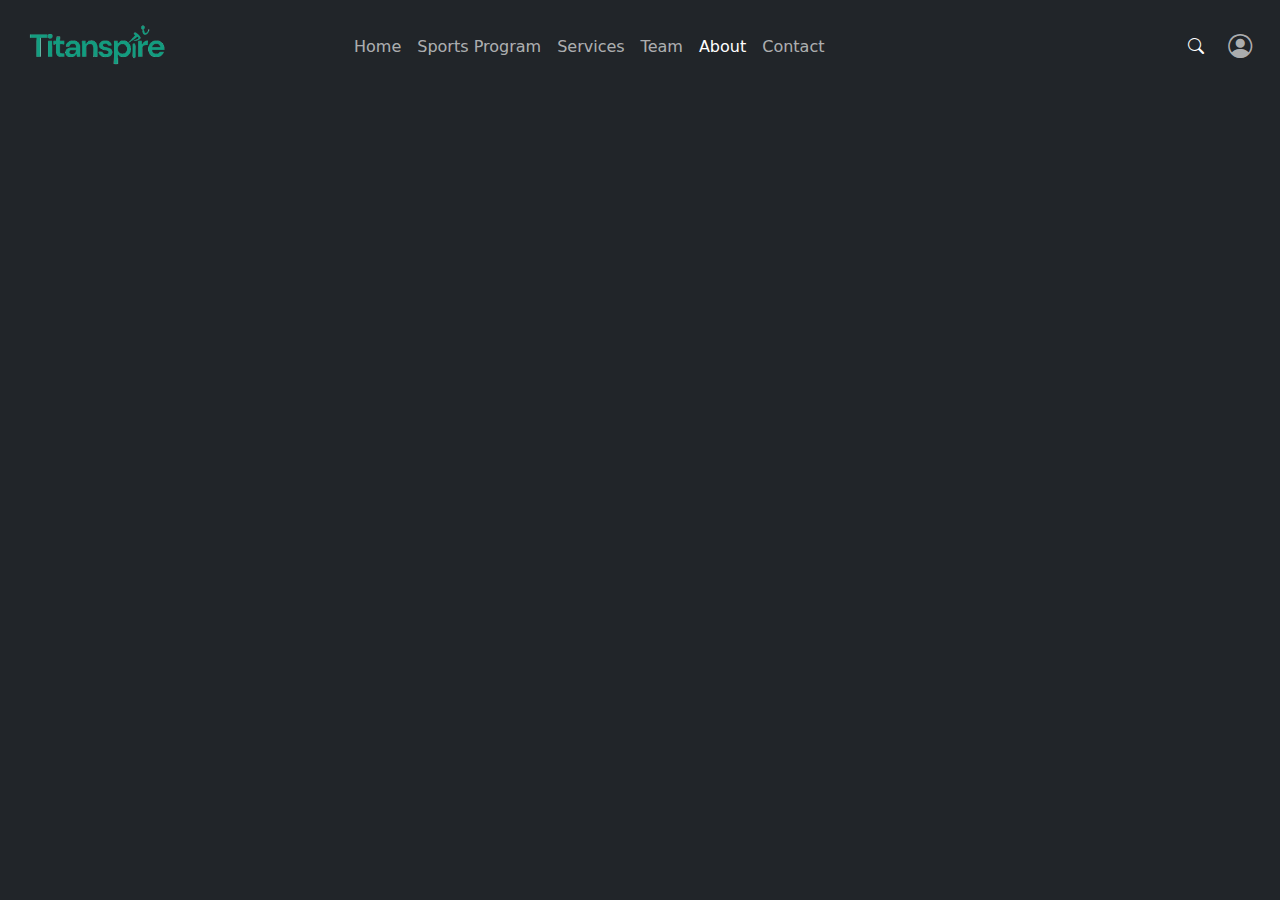
==== about.html @ b25898cc "first commit" ====
<!DOCTYPE html>
<html lang="en">
<head>
    <meta charset="UTF-8">
    <meta name="viewport" content="width=device-width, initial-scale=1.0">
    <title>About | Titanspire</title>
    <link rel="stylesheet" href="assets/css/bootstrap.min.css">
    <link rel="stylesheet" href="assets/css/bootstrap-icons.min.css">
    <link rel="stylesheet" href="assets/css/about.css">
</head>
<body data-bs-theme="dark">
    <header class="p-2">
        <nav class="navbar navbar-expand-lg">
            <div class="container-fluid align-items-center">
                <a class="navbar-brand w-25" href="index.html"><img src="assets/img/Logo/Adobe Express - file.png" alt="Logo" class="w-50"></a>
                <button class="navbar-toggler" type="button" data-bs-toggle="collapse" data-bs-target="#navbarNav">
                    <span class="navbar-toggler-icon"></span>
                </button>
                <div class="collapse navbar-collapse" id="navbarNav">
                    <ul class="navbar-nav me-auto">
                        <li class="nav-item">
                            <a class="nav-link" href="index.html">Home</a>
                        </li>
                        <li class="nav-item">
                            <a class="nav-link" href="programs.html">Sports Program</a>
                        </li>
                        <li class="nav-item">
                            <a class="nav-link" href="services.html">Services</a>
                        </li>
                        <li class="nav-item">
                            <a class="nav-link" href="team.html">Team</a>
                        </li>
                        <li class="nav-item">
                            <a class="nav-link active" href="about.html">About</a>
                        </li>
                        <li class="nav-item">
                            <a class="nav-link" href="contact.html">Contact</a>
                        </li>
                    </ul>
                    <a href="#offcanvas" class="d-none d-lg-flex text-white mx-3" data-bs-toggle="offcanvas">
                        <i class="bi bi-search"></i>
                    </a>
                    <div class="navbar-nav">
                        <li class="nav-item dropdown">
                            <a class="nav-link" href="#" id="navbarDropdown" data-bs-toggle="dropdown">
                                <i class="bi bi-person-circle fs-4"></i>
                            </a>
                            <ul class="dropdown-menu dropdown-menu-end">
                                <li><a class="dropdown-item" href="#loginModal" data-bs-toggle="modal">Login</a></li>
                                <li><a class="dropdown-item" href="#registerModal" data-bs-toggle="modal">Register</a>
                                </li>
                            </ul>
                        </li>
                    </div>
                </div>
            </div>
        </nav>
    </header>


    <!-- Register Modal -->
    <div class="modal fade" id="registerModal" data-bs-backdrop="static" data-bs-keyboard="false">
        <div class="modal-dialog">
            <div class="modal-content">
                <div class="modal-header">
                    <h4>Create Account</h4>
                    <button type="button" class="btn-close" data-bs-dismiss="modal"></button>
                </div>
                <div class="modal-body">
                    <form action="#" method="post">
                        <div class="row mb-3">
                            <div class="col-md-6">
                                <label for="firstName" class="form-label">First Name</label>
                                <input type="text" class="form-control" id="firstName" required>
                            </div>
                            <div class="col-md-6">
                                <label for="lastName" class="form-label">Last Name</label>
                                <input type="text" class="form-control" id="lastName" required>
                            </div>
                        </div>
                        <div class="mb-3">
                            <label for="email" class="form-label">Email address</label>
                            <input type="email" class="form-control" id="email" required>
                        </div>
                        <div class="mb-3">
                            <label for="phone" class="form-label">Phone Number</label>
                            <input type="tel" class="form-control" id="phone">
                        </div>
                        <div class="row mb-3">
                            <div class="col-md-6">
                                <label for="password" class="form-label">Password</label>
                                <input type="password" class="form-control" id="password" required>
                                <div class="form-text">Password must be at least 8 characters long and include a number
                                    and special character.</div>
                            </div>
                            <div class="col-md-6">
                                <label for="confirmPassword" class="form-label">Confirm Password</label>
                                <input type="password" class="form-control" id="confirmPassword" required>
                            </div>
                        </div>
                        <div class="mb-3">
                            <label for="dob" class="form-label">Date of Birth</label>
                            <input type="date" class="form-control" id="dob" required>
                            <div class="form-text">You must be at least 18 years old to register.</div>
                        </div>
                        <div class="mb-3">
                            <label class="form-label">Gender</label>
                            <div>
                                <div class="form-check form-check-inline">
                                    <input class="form-check-input" type="radio" name="gender" id="male" value="male">
                                    <label class="form-check-label" for="male">Male</label>
                                </div>
                                <div class="form-check form-check-inline">
                                    <input class="form-check-input" type="radio" name="gender" id="female"
                                        value="female">
                                    <label class="form-check-label" for="female">Female</label>
                                </div>
                                <div class="form-check form-check-inline">
                                    <input class="form-check-input" type="radio" name="gender" id="other" value="other">
                                    <label class="form-check-label" for="other">Other</label>
                                </div>
                                <div class="form-check form-check-inline">
                                    <input class="form-check-input" type="radio" name="gender" id="prefer-not-to-say"
                                        value="prefer-not-to-say">
                                    <label class="form-check-label" for="prefer-not-to-say">Prefer not to say</label>
                                </div>
                            </div>
                        </div>
                        <div class="mb-3">
                            <label class="form-label">Interests (Select all that apply)</label>
                            <div class="row">
                                <div class="col-md-4">
                                    <div class="form-check">
                                        <input class="form-check-input" type="checkbox" id="football">
                                        <label class="form-check-label" for="football">Football</label>
                                    </div>
                                    <div class="form-check">
                                        <input class="form-check-input" type="checkbox" id="basketball">
                                        <label class="form-check-label" for="basketball">Basketball</label>
                                    </div>
                                </div>
                                <div class="col-md-4">
                                    <div class="form-check">
                                        <input class="form-check-input" type="checkbox" id="cricket">
                                        <label class="form-check-label" for="cricket">Cricket</label>
                                    </div>
                                    <div class="form-check">
                                        <input class="form-check-input" type="checkbox" id="tennis">
                                        <label class="form-check-label" for="tennis">Tennis</label>
                                    </div>
                                </div>
                                <div class="col-md-4">
                                    <div class="form-check">
                                        <input class="form-check-input" type="checkbox" id="golf">
                                        <label class="form-check-label" for="golf">Golf</label>
                                    </div>
                                    <div class="form-check">
                                        <input class="form-check-input" type="checkbox" id="hockey">
                                        <label class="form-check-label" for="hockey">Hockey</label>
                                    </div>
                                </div>
                            </div>
                        </div>
                        <div class="mb-3 form-check">
                            <input type="checkbox" class="form-check-input" id="termsAgree" required>
                            <label class="form-check-label" for="termsAgree">I agree to the
                                <a href="#" class="text-decoration-none">Terms of Service</a> and
                                <a href="#" class="text-decoration-none">Privacy Policy</a>
                            </label>
                        </div>
                        <div class="mb-3 form-check">
                            <input type="checkbox" class="form-check-input" id="newsletter">
                            <label class="form-check-label" for="newsletter">Subscribe to newsletter</label>
                        </div>
                        <div class="d-grid">
                            <button type="submit" class="btn btn-primary">Create Account</button>
                        </div>
                    </form>
                    <hr>
                    <div class="text-center">
                        <p>Or register with:</p>
                        <button class="btn btn-outline-primary me-2"><i class="bi bi-google"></i> Google</button>
                        <button class="btn btn-outline-primary"><i class="bi bi-facebook"></i> Facebook</button>
                    </div>
                    <div class="text-center mt-3">
                        <p>Already have an account? <a href="#loginModal" data-bs-toggle="modal"
                                class="text-decoration-none">Login here</a></p>
                    </div>
                </div>
            </div>
        </div>
    </div>
    <!-- Search Bar Offcanvas -->
    <div class="offcanvas offcanvas-top bg-transparent" id="offcanvas">
        <div class="offcanvas-body d-flex align-items-center w-100 h-100">
            <div class="container">
                <div class="row justify-content-center align-items-center">
                    <div class="col-7">
                        <input type="text" placeholder="Search" class="bg-white text-black form-control search-box">
                    </div>
                    <div class="col-1" data-bs-theme="dark">
                        <button type="button" class="btn-close" data-bs-dismiss="offcanvas" aria-label="Close"></button>
                    </div>
                </div>
            </div>
        </div>
    </div>
    <!-- Login Modal -->
    <div class="modal fade" id="loginModal" data-bs-backdrop="static" data-bs-keyboard="false">
        <div class="modal-dialog">
            <div class="modal-content">
                <div class="modal-header">
                    <h4>Login</h4>
                    <button type="button" class="btn-close" data-bs-dismiss="modal"></button>
                </div>
                <div class="modal-body">
                    <form action="#" method="post">
                        <div class="mb-3">
                            <label for="name" class="form-label">Enter your name or email: *</label>
                            <input type="text" id="name" class="form-control" placeholder="Enter your name or email"
                                required>
                        </div>
                        <div class="mb-3">
                            <label for="pwd" class="form-label">Enter your password: *</label>
                            <input type="password" id="pwd" class="form-control" placeholder="Enter your password"
                                required>
                        </div>
                        <button type="submit" class="btn btn-primary">Login</button>
                    </form>
                    <hr>
                    <div class="text-center">
                        <p>Or login with:</p>
                        <button class="btn btn-outline-primary me-2"><i class="bi bi-google"></i> Google</button>
                        <button class="btn btn-outline-primary"><i class="bi bi-facebook"></i> Facebook</button>
                    </div>
                    <div class="text-center mt-3">
                        <p>Don't have an account? <a href="#registerModal" data-bs-toggle="modal"
                                class="text-decoration-none">Create Account</a></p>
                    </div>
                </div>
            </div>
        </div>
    </div>

    <script src="assets/js/bootstrap.bundle.min.js"></script>
</body>
</html>
---- assets/css/about.css ----
.search-box::placeholder{
    color: #000000;
}
.offcanvas.offcanvas-top{
    border-bottom: 0;
}
@media (max-width: 768px){
    .navbar-brand{
        width: 45% !important;
    }    
}
@media (max-width: 426px){
    .navbar-brand{
        width: 65% !important;
    }    
}
@media (max-width: 375px){
    .navbar-brand{
        width: 73% !important;
    }    
}
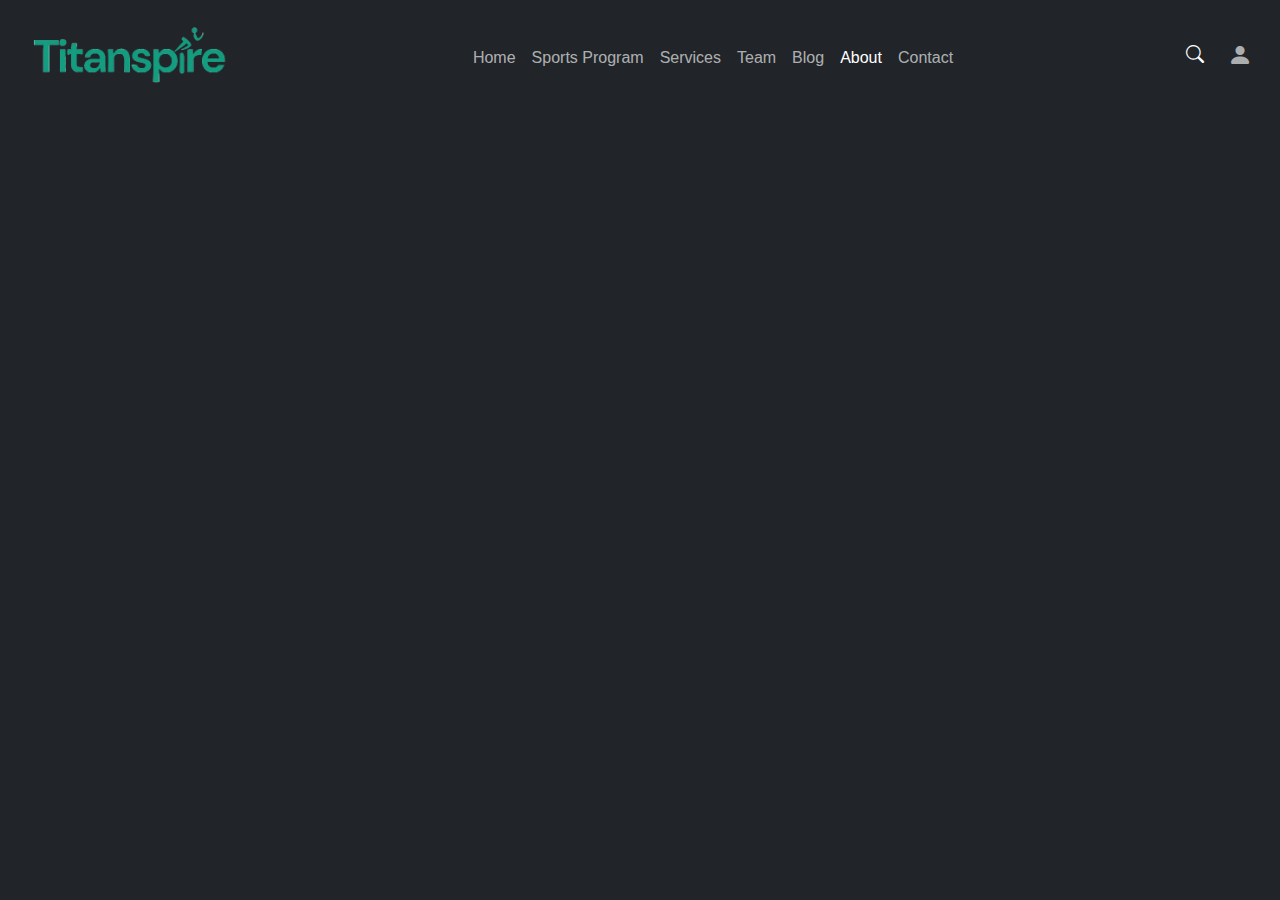
==== commit 363a3a9e: "v1.0.2" ====
--- a/about.html
+++ b/about.html
@@ -6,18 +6,21 @@
     <title>About | Titanspire</title>
     <link rel="stylesheet" href="assets/css/bootstrap.min.css">
     <link rel="stylesheet" href="assets/css/bootstrap-icons.min.css">
+    <link rel="stylesheet" href="assets/css/style.css">
     <link rel="stylesheet" href="assets/css/about.css">
 </head>
 <body data-bs-theme="dark">
-    <header class="p-2">
+    
+    <header class="position-absolute w-100 z-3 p-2">
         <nav class="navbar navbar-expand-lg">
-            <div class="container-fluid align-items-center">
-                <a class="navbar-brand w-25" href="index.html"><img src="assets/img/Logo/Adobe Express - file.png" alt="Logo" class="w-50"></a>
+            <div class="container-fluid align-items-center justify-content-center">
+                <a class="navbar-brand" href="index.html"><img src="assets/img/Logo/Adobe Express - file.png"
+                        alt="Logo"></a>
                 <button class="navbar-toggler" type="button" data-bs-toggle="collapse" data-bs-target="#navbarNav">
                     <span class="navbar-toggler-icon"></span>
                 </button>
                 <div class="collapse navbar-collapse" id="navbarNav">
-                    <ul class="navbar-nav me-auto">
+                    <ul class="navbar-nav mx-auto">
                         <li class="nav-item">
                             <a class="nav-link" href="index.html">Home</a>
                         </li>
@@ -31,32 +34,43 @@
                             <a class="nav-link" href="team.html">Team</a>
                         </li>
                         <li class="nav-item">
+                            <a class="nav-link" href="blog.html">Blog</a>
+                        </li>
+                        <li class="nav-item">
                             <a class="nav-link active" href="about.html">About</a>
                         </li>
                         <li class="nav-item">
                             <a class="nav-link" href="contact.html">Contact</a>
                         </li>
                     </ul>
-                    <a href="#offcanvas" class="d-none d-lg-flex text-white mx-3" data-bs-toggle="offcanvas">
-                        <i class="bi bi-search"></i>
-                    </a>
-                    <div class="navbar-nav">
-                        <li class="nav-item dropdown">
-                            <a class="nav-link" href="#" id="navbarDropdown" data-bs-toggle="dropdown">
-                                <i class="bi bi-person-circle fs-4"></i>
+                </div>
+                <div>
+                    <ul class="nav">
+                        <li class="nav-item">
+                            <a href="#offcanvas" class="nav-link d-none d-lg-flex text-white search"
+                                data-bs-toggle="offcanvas">
+                                <i class="bi bi-search"></i>
                             </a>
-                            <ul class="dropdown-menu dropdown-menu-end">
-                                <li><a class="dropdown-item" href="#loginModal" data-bs-toggle="modal">Login</a></li>
-                                <li><a class="dropdown-item" href="#registerModal" data-bs-toggle="modal">Register</a>
-                                </li>
-                            </ul>
-                        </li>
-                    </div>
+                        </li>
+                        <div class="navbar-nav">
+                            <li class="nav-item dropdown">
+                                <a class="nav-link user" href="#" id="navbarDropdown" data-bs-toggle="dropdown">
+                                    <i class="bi bi-person-fill"></i>
+                                </a>
+                                <ul class="dropdown-menu dropdown-menu-end">
+                                    <li><a class="dropdown-item" href="#loginModal" data-bs-toggle="modal">Login</a>
+                                    </li>
+                                    <li><a class="dropdown-item" href="#registerModal"
+                                            data-bs-toggle="modal">Register</a>
+                                    </li>
+                                </ul>
+                            </li>
+                        </div>
+                    </ul>
                 </div>
             </div>
         </nav>
     </header>
-
 
     <!-- Register Modal -->
     <div class="modal fade" id="registerModal" data-bs-backdrop="static" data-bs-keyboard="false">
--- a/assets/css/style.css
+++ b/assets/css/style.css
@@ -0,0 +1,67 @@
+h1, h2, h3, h4, h5, h6{
+    font-family: 'Sunflare';
+}
+h1{
+    letter-spacing: 8px;
+}
+h2, h3, h4, h5, h6{
+    letter-spacing: 3px;
+}
+body{
+    font-family: "Proza Libre", sans-serif;
+}
+.navbar-brand img{
+    width: 220px;
+}
+.search{
+    font-size: 18px;
+}
+.user{
+    margin-top: -4px;
+    font-size: 24px;
+}
+.video {
+    width: 100%;
+    overflow: hidden;
+    position: relative;
+}
+.video video {
+    width: 100%;
+    height: auto;
+    object-fit: cover;
+}
+.video h1{
+    font-weight: 500;
+}
+.search-box::placeholder{
+    color: #000000;
+}
+.offcanvas.offcanvas-top{
+    border-bottom: 0;
+}
+.carousel-caption{
+    top: 35%;
+    width: 25%;
+}
+.banner{
+    background-color: rgba(0, 255, 255, 0.01);
+    height: max-content;
+    left: 24%;
+    width: 54%;
+    backdrop-filter: blur(10px);
+}
+@media (max-width: 768px){
+    .navbar-brand{
+        width: 45% !important;
+    }    
+}
+@media (max-width: 426px){
+    .navbar-brand{
+        width: 65% !important;
+    }    
+}
+@media (max-width: 375px){
+    .navbar-brand{
+        width: 73% !important;
+    }    
+}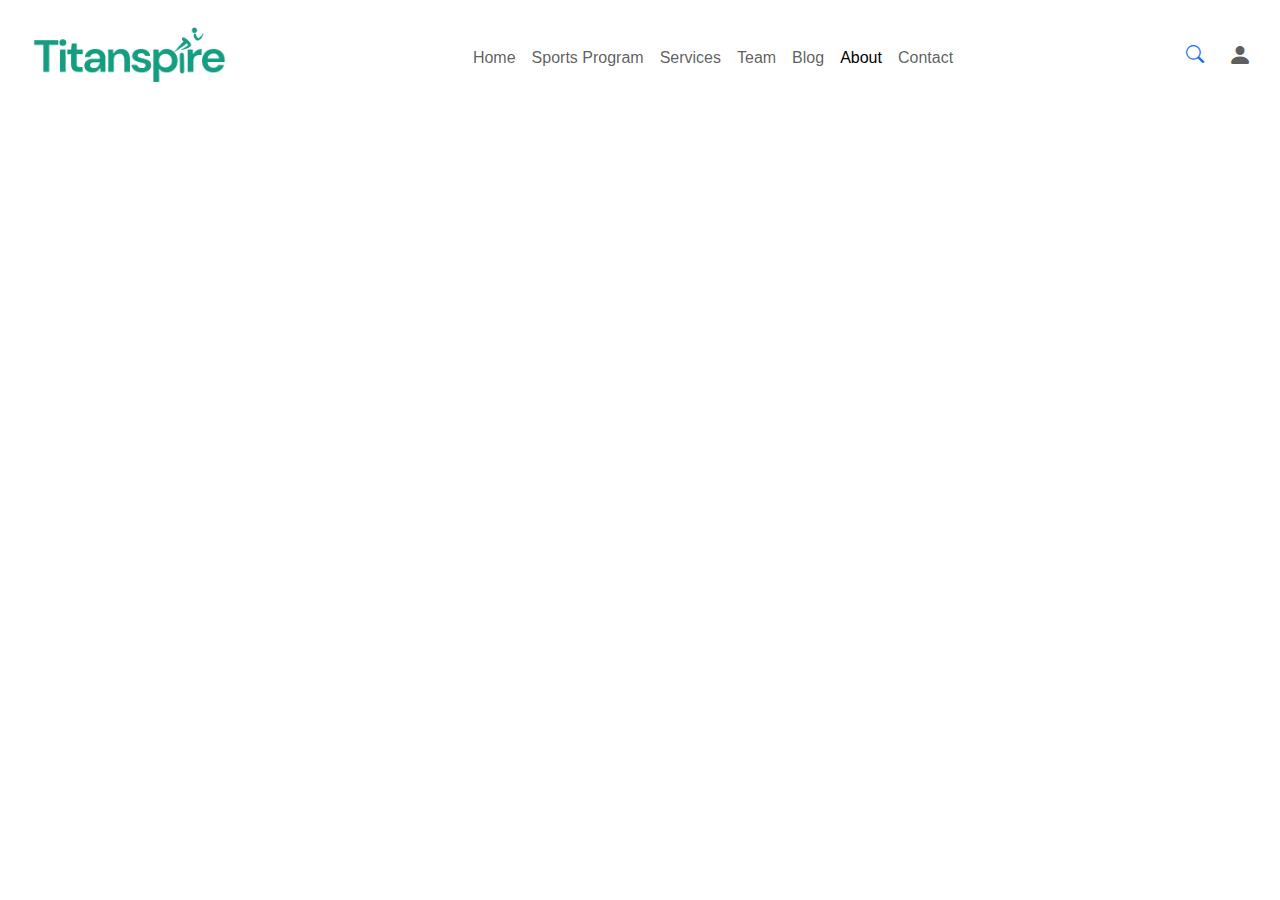
==== commit 186d755c: "v1.0.6" ====
--- a/about.html
+++ b/about.html
@@ -3,13 +3,14 @@
 <head>
     <meta charset="UTF-8">
     <meta name="viewport" content="width=device-width, initial-scale=1.0">
+    <link rel="shortcut icon" href="assets/img/Logo/favicon.png" type="image/x-icon">
     <title>About | Titanspire</title>
     <link rel="stylesheet" href="assets/css/bootstrap.min.css">
     <link rel="stylesheet" href="assets/css/bootstrap-icons.min.css">
     <link rel="stylesheet" href="assets/css/style.css">
     <link rel="stylesheet" href="assets/css/about.css">
 </head>
-<body data-bs-theme="dark">
+<body>
     
     <header class="position-absolute w-100 z-3 p-2">
         <nav class="navbar navbar-expand-lg">
@@ -47,7 +48,7 @@
                 <div>
                     <ul class="nav">
                         <li class="nav-item">
-                            <a href="#offcanvas" class="nav-link d-none d-lg-flex text-white search"
+                            <a href="#offcanvas" class="nav-link d-none d-lg-flex search"
                                 data-bs-toggle="offcanvas">
                                 <i class="bi bi-search"></i>
                             </a>
@@ -212,7 +213,7 @@
                     <div class="col-7">
                         <input type="text" placeholder="Search" class="bg-white text-black form-control search-box">
                     </div>
-                    <div class="col-1" data-bs-theme="dark">
+                    <div class="col-1">
                         <button type="button" class="btn-close" data-bs-dismiss="offcanvas" aria-label="Close"></button>
                     </div>
                 </div>
@@ -221,7 +222,7 @@
     </div>
     <!-- Login Modal -->
     <div class="modal fade" id="loginModal" data-bs-backdrop="static" data-bs-keyboard="false">
-        <div class="modal-dialog">
+        <div class="modal-dialog modal-dialog-centered">
             <div class="modal-content">
                 <div class="modal-header">
                     <h4>Login</h4>
--- a/assets/css/style.css
+++ b/assets/css/style.css
@@ -1,22 +1,74 @@
-h1, h2, h3, h4, h5, h6{
+:root {
+    --primary-color: #f9f7f5;
+    --primary-color-rgb: 249, 247, 245;
+    --secondary-color: #c2fc85;
+    --secondary-color-rgb: 194, 252, 133;
+    --bg-color: #1c4040;
+    --bg-color-rgb: 28, 64, 64;
+    --text-color: #000000b0;
+    --text-color-rgba: 0, 0, 0, 0.69;
+}
+.primary-color{
+    color: var(--primary-color);
+}
+.secondary-color{
+    color: var(--secondary-color);
+}
+.bg-color{
+    background-color: var(--bg-color);
+}
+.text-color{
+    color: var(--text-color);
+}
+.btn-primary{
+    color: white;
+    background-color: transparent;
+    border: 1px solid white;
+}
+.btn-primary:hover{
+    color: var(--text-color) !important;
+    background-color: var(--secondary-color) !important;
+    border: 1px solid var(--secondary-color) !important;
+}
+.btn-secondary{
+    color: var(--text-color);
+    background-color: var(--secondary-color);
+    border: 1px solid var(--text-color);
+}
+.btn-secondary:hover{
+    color: var(--secondary-color);
+    background-color: var(--bg-color);
+    border: 1px solid var(--secondary-color);
+}
+h1, h2, h3, h4, h5, h6 {
     font-family: 'Sunflare';
 }
-h1{
+h1 {
     letter-spacing: 8px;
 }
-h2, h3, h4, h5, h6{
+h2, h3, h4, h5, h6 {
     letter-spacing: 3px;
 }
-body{
+.classes img {
+    width: 100%;
+}
+.w-30 {
+    width: 30%;
+}
+.py-120 {
+    padding-top: 120px;
+    padding-bottom: 120px;
+}
+body {
     font-family: "Proza Libre", sans-serif;
 }
-.navbar-brand img{
+.navbar-brand img, .logo {
     width: 220px;
 }
-.search{
+.search {
     font-size: 18px;
 }
-.user{
+.user {
     margin-top: -4px;
     font-size: 24px;
 }
@@ -30,38 +82,104 @@
     height: auto;
     object-fit: cover;
 }
-.video h1{
+.video h1 {
     font-weight: 500;
 }
-.search-box::placeholder{
+.search-box::placeholder {
     color: #000000;
 }
-.offcanvas.offcanvas-top{
+.offcanvas.offcanvas-top {
     border-bottom: 0;
 }
-.carousel-caption{
+.carousel-caption {
     top: 35%;
     width: 25%;
 }
-.banner{
+.banner {
     background-color: rgba(0, 255, 255, 0.01);
     height: max-content;
     left: 24%;
     width: 54%;
     backdrop-filter: blur(10px);
 }
-@media (max-width: 768px){
-    .navbar-brand{
+.modal-dialog {
+    max-width: 610px;
+}
+.modal-content {
+    padding: 25px;
+}
+@keyframes appear-top {
+    from {
+        opacity: 0;
+        transform: translateY(-100px);
+    }
+    to {
+        opacity: 1;
+        transform: translateY(0);
+    }
+}
+.appear-top {
+    animation: appear-top linear;
+    animation-timeline: view();
+    animation-range: entry 0 cover 40%;
+}
+@keyframes appear-bottom {
+    from {
+        opacity: 0;
+        transform: translateY(100px);
+    }
+    to {
+        opacity: 1;
+        transform: translateY(0);
+    }
+}
+.appear-bottom {
+    animation: appear-bottom linear;
+    animation-timeline: view();
+    animation-range: entry 0 cover 40%;
+}
+@keyframes appear-right {
+    from {
+        opacity: 0;
+        transform: translateX(100px);
+    }
+    to {
+        opacity: 1;
+        transform: translateX(0);
+    }
+}
+.appear-right {
+    animation: appear-right linear;
+    animation-timeline: view();
+    animation-range: entry 0 cover 40%;
+}
+@keyframes appear-left {
+    from {
+        opacity: 0;
+        transform: translateX(-100px);
+    }
+    to {
+        opacity: 1;
+        transform: translateX(0);
+    }
+}
+.appear-left {
+    animation: appear-left linear;
+    animation-timeline: view();
+    animation-range: entry 0 cover 40%;
+}
+@media (max-width: 768px) {
+    .navbar-brand {
         width: 45% !important;
-    }    
+    }
 }
-@media (max-width: 426px){
-    .navbar-brand{
+@media (max-width: 426px) {
+    .navbar-brand {
         width: 65% !important;
-    }    
+    }
 }
-@media (max-width: 375px){
-    .navbar-brand{
+@media (max-width: 375px) {
+    .navbar-brand {
         width: 73% !important;
-    }    
+    }
 }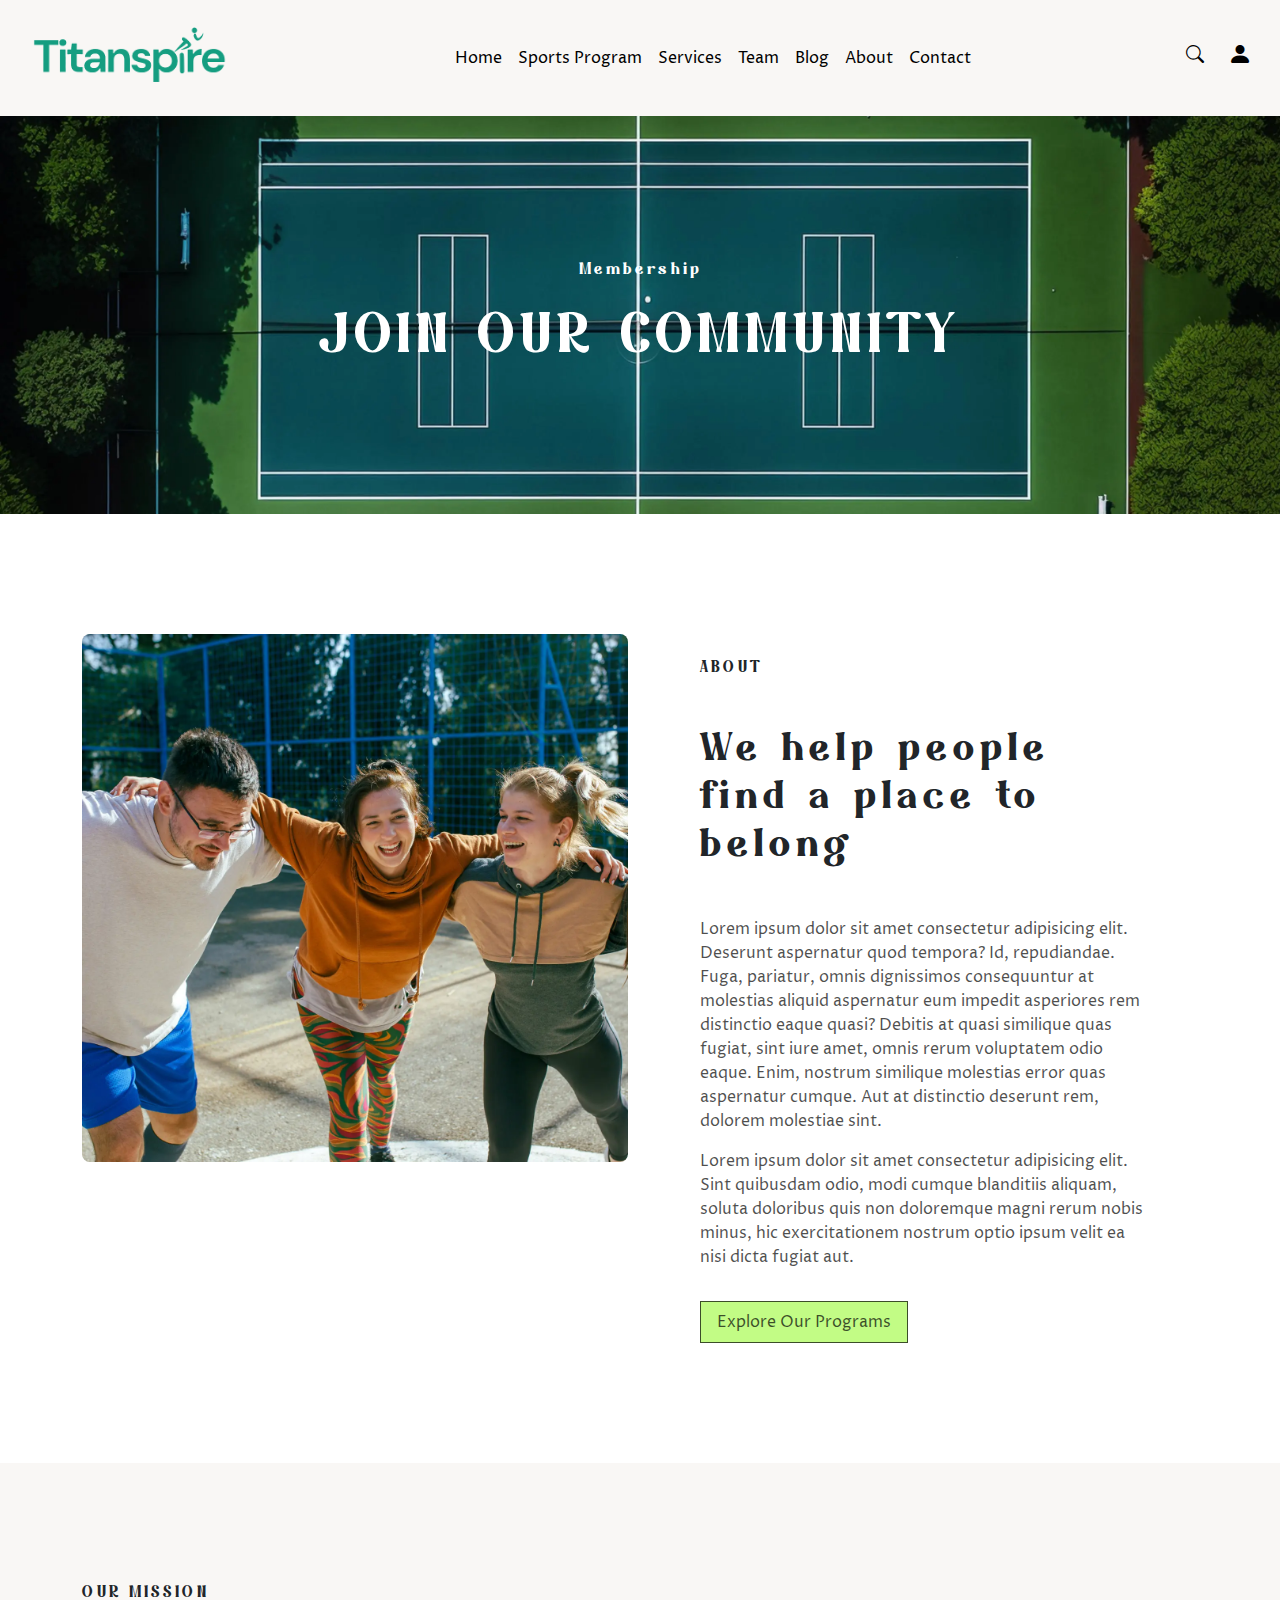
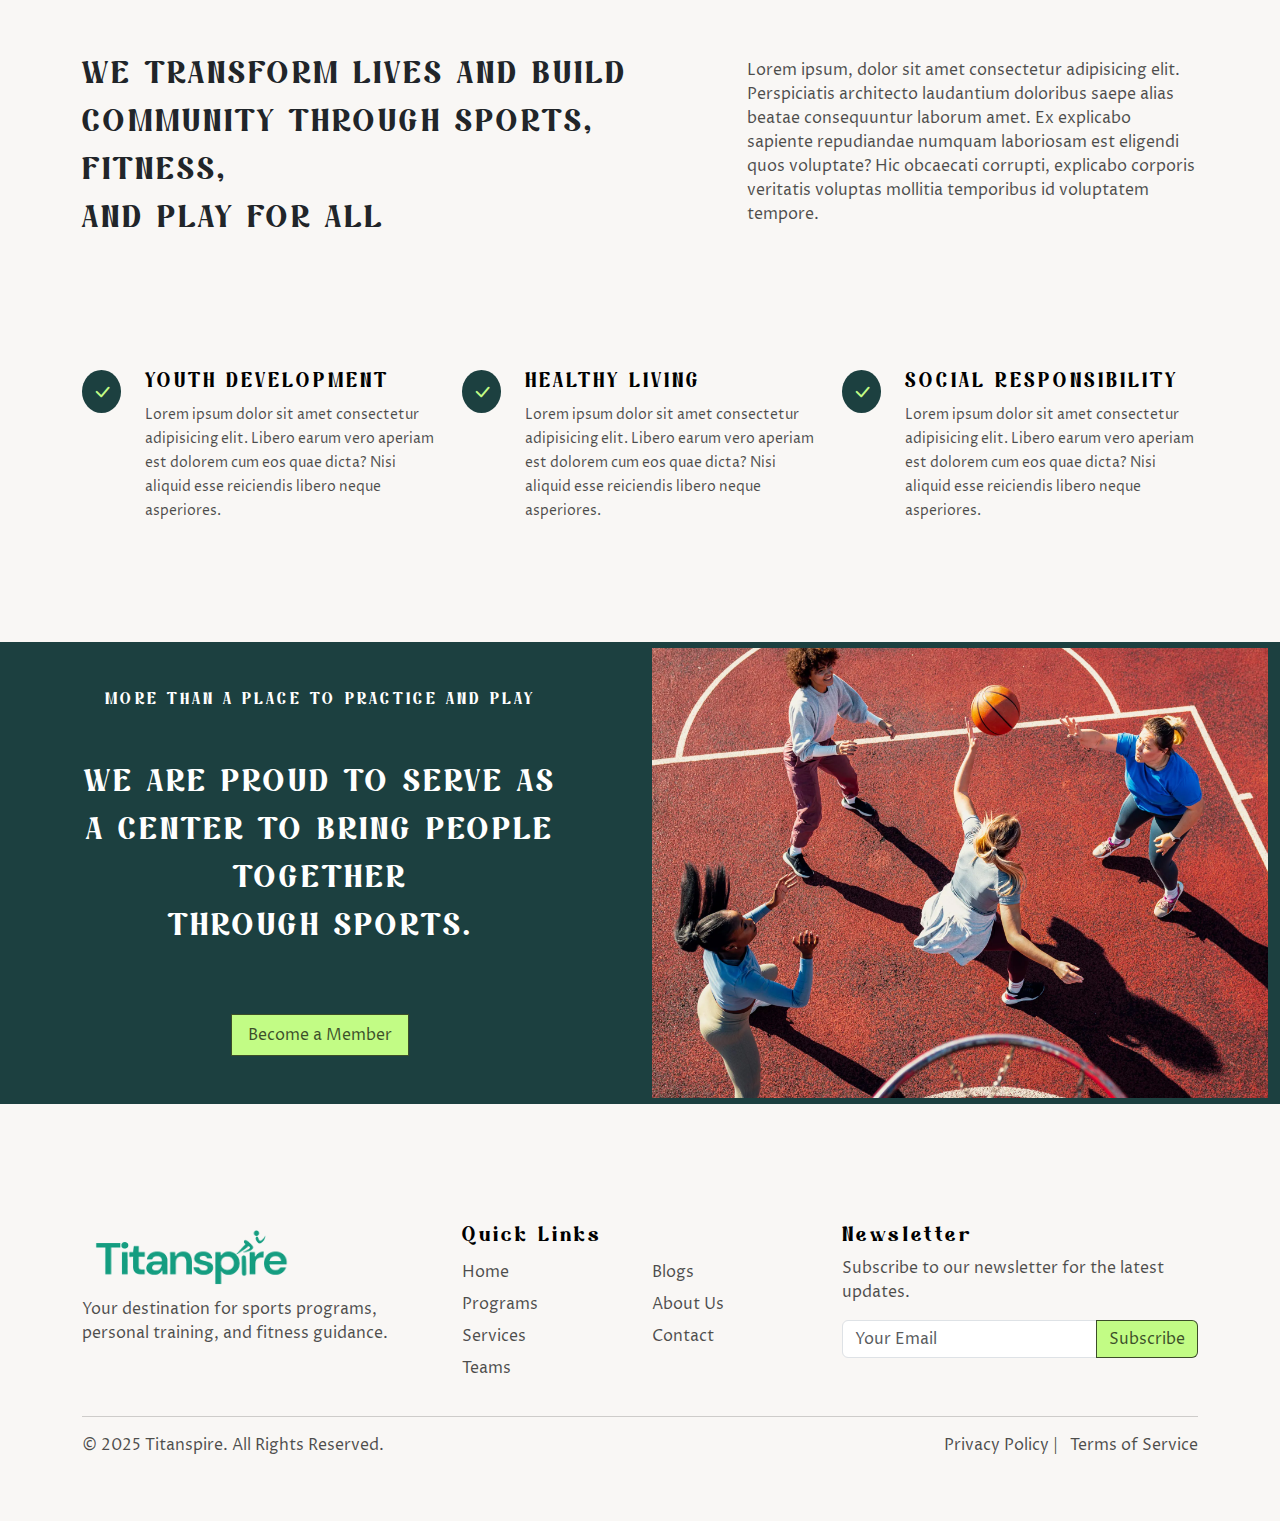
==== commit b1265b62: "v1.0.9" ====
--- a/about.html
+++ b/about.html
@@ -5,6 +5,7 @@
     <meta name="viewport" content="width=device-width, initial-scale=1.0">
     <link rel="shortcut icon" href="assets/img/Logo/favicon.png" type="image/x-icon">
     <title>About | Titanspire</title>
+    <link rel="stylesheet" href="assets/css/fonts.css">
     <link rel="stylesheet" href="assets/css/bootstrap.min.css">
     <link rel="stylesheet" href="assets/css/bootstrap-icons.min.css">
     <link rel="stylesheet" href="assets/css/style.css">
@@ -12,7 +13,8 @@
 </head>
 <body>
     
-    <header class="position-absolute w-100 z-3 p-2">
+     <!-- header -->
+     <header class="w-100 z-3 p-2 bg-primary">
         <nav class="navbar navbar-expand-lg">
             <div class="container-fluid align-items-center justify-content-center">
                 <a class="navbar-brand" href="index.html"><img src="assets/img/Logo/Adobe Express - file.png"
@@ -23,45 +25,48 @@
                 <div class="collapse navbar-collapse" id="navbarNav">
                     <ul class="navbar-nav mx-auto">
                         <li class="nav-item">
-                            <a class="nav-link" href="index.html">Home</a>
-                        </li>
-                        <li class="nav-item">
-                            <a class="nav-link" href="programs.html">Sports Program</a>
-                        </li>
-                        <li class="nav-item">
-                            <a class="nav-link" href="services.html">Services</a>
-                        </li>
-                        <li class="nav-item">
-                            <a class="nav-link" href="team.html">Team</a>
-                        </li>
-                        <li class="nav-item">
-                            <a class="nav-link" href="blog.html">Blog</a>
-                        </li>
-                        <li class="nav-item">
-                            <a class="nav-link active" href="about.html">About</a>
-                        </li>
-                        <li class="nav-item">
-                            <a class="nav-link" href="contact.html">Contact</a>
+                            <a class="nav-link text-black" href="index.html">Home</a>
+                        </li>
+                        <li class="nav-item">
+                            <a class="nav-link text-black" href="programs.html">Sports Program</a>
+                        </li>
+                        <li class="nav-item">
+                            <a class="nav-link text-black" href="services.html">Services</a>
+                        </li>
+                        <li class="nav-item">
+                            <a class="nav-link text-black" href="team.html">Team</a>
+                        </li>
+                        <li class="nav-item">
+                            <a class="nav-link text-black" href="blog.html">Blog</a>
+                        </li>
+                        <li class="nav-item">
+                            <a class="nav-link text-black" href="about.html">About</a>
+                        </li>
+                        <li class="nav-item">
+                            <a class="nav-link text-black  active" href="contact.html">Contact</a>
                         </li>
                     </ul>
                 </div>
                 <div>
                     <ul class="nav">
                         <li class="nav-item">
-                            <a href="#offcanvas" class="nav-link d-none d-lg-flex search"
+                            <a href="#offcanvas" class="nav-link d-none d-lg-flex search text-black"
                                 data-bs-toggle="offcanvas">
                                 <i class="bi bi-search"></i>
                             </a>
                         </li>
                         <div class="navbar-nav">
                             <li class="nav-item dropdown">
-                                <a class="nav-link user" href="#" id="navbarDropdown" data-bs-toggle="dropdown">
+                                <a class="nav-link user text-black" href="#" id="navbarDropdown"
+                                    data-bs-toggle="dropdown">
                                     <i class="bi bi-person-fill"></i>
                                 </a>
                                 <ul class="dropdown-menu dropdown-menu-end">
-                                    <li><a class="dropdown-item" href="#loginModal" data-bs-toggle="modal">Login</a>
+                                    <li>
+                                        <a class="dropdown-item" href="#loginModal" data-bs-toggle="modal">Login</a>
                                     </li>
-                                    <li><a class="dropdown-item" href="#registerModal"
+                                    <li>
+                                        <a class="dropdown-item" href="#registerModal"
                                             data-bs-toggle="modal">Register</a>
                                     </li>
                                 </ul>
@@ -72,6 +77,187 @@
             </div>
         </nav>
     </header>
+    <!-- main -->
+    <main>
+    </main>
+    <section>
+        <div class="about-banner py-120 text-center text-white">
+            <h6 class="mt-4">Membership</h6>
+            <h1 class="display-4 text-uppercase my-4">Join Our Community</h1>
+        </div>
+    </section>
+    <!-- about-us -->
+    <section class="py-120">
+        <div class="container">
+            <div class="row column-gap-5">
+                <div class="col-lg-6 col-12">
+                    <img src="assets/img/about/about-us-01.webp" alt="community" class="img-fluid rounded-3">
+                </div>
+                <div class="col-lg-5 col-12">
+                    <h6 class="text-uppercase mt-4">About</h6>
+                    <h1 class="my-5">We help people find a place to belong</h1>
+                    <p class="text-color">Lorem ipsum dolor sit amet consectetur adipisicing elit. Deserunt aspernatur quod tempora? Id, repudiandae. Fuga, pariatur, omnis dignissimos consequuntur at molestias aliquid aspernatur eum impedit asperiores rem distinctio eaque quasi? Debitis at quasi similique quas fugiat, sint iure amet, omnis rerum voluptatem odio eaque. Enim, nostrum similique molestias error quas aspernatur cumque. Aut at distinctio deserunt rem, dolorem molestiae sint.</p>
+                    <p class="text-color mt-3">Lorem ipsum dolor sit amet consectetur adipisicing elit. Sint quibusdam odio, modi cumque blanditiis aliquam, soluta doloribus quis non doloremque magni rerum nobis minus, hic exercitationem nostrum optio ipsum velit ea nisi dicta fugiat aut.</p>
+                    <div class="">
+                        <a href="#" class="btn btn-secondary rounded-0 px-3 py-2 mt-3">Explore Our Programs</a>
+                    </div>
+                </div>
+            </div>
+        </div> 
+    </section>
+    <section class="key py-120 bg-primary">
+        <div class="container">
+            <div class="row">
+                <h6 class="text-uppercase mb-5">Our Mission</h6>
+            </div>
+            <div class="row align-items-center">
+                <div class="col-lg-7 col-12">
+                    <div>
+                        <h2 class="text-uppercase lh-base">We transform lives and build community through sports, fitness,<br> and play for all</h2>
+                    </div>
+                </div>
+                <div class="col-lg-5 col-12">
+                    <div class="text-color">
+                        <p>Lorem ipsum, dolor sit amet consectetur adipisicing elit. Perspiciatis architecto laudantium doloribus saepe alias beatae consequuntur laborum amet. Ex explicabo sapiente repudiandae numquam laboriosam est eligendi quos voluptate? Hic obcaecati corrupti, explicabo corporis veritatis voluptas mollitia temporibus id voluptatem tempore.
+                        </p>
+                    </div>
+                </div>
+            </div>
+        </div>
+    </section>
+    <section class="pb-120 bg-primary"> 
+        <div class="container">
+            <div class="row justify-content-center">
+                <div class="col-lg-6 col-xl-4 col-md-8 col-12">
+                    <div class="">
+                        <div class="row justify-content-center">
+                            <div class="col-2">
+                                <div class="check-box pt-2 pb-1 font-20">
+                                    <i class="bi bi-check-lg"></i>
+                                </div>
+                            </div>
+                            <div class="col-10">
+                                <h5 class="text-uppercase text-black">Youth Development</h5>
+                                <span class="text-color discription-text font-14">
+                                    Lorem ipsum dolor sit amet consectetur adipisicing elit. Libero earum vero aperiam est dolorem cum eos quae dicta? Nisi aliquid esse reiciendis libero neque asperiores.
+                                </span>
+                            </div>
+                        </div>
+                    </div>
+                </div>
+                <div class="col-lg-6 col-xl-4 col-md-8 col-12">
+                    <div class="">
+                        <div class="row justify-content-center">
+                            <div class="col-2">
+                                <div class="check-box pt-2 pb-1 font-20">
+                                    <i class="bi bi-check-lg"></i>
+                                </div>
+                            </div>
+                            <div class="col-10">
+                                <h5 class="text-uppercase text-black">Healthy Living</h5>
+                                <span class="text-color discription-text font-14">
+                                    Lorem ipsum dolor sit amet consectetur adipisicing elit. Libero earum vero aperiam est dolorem cum eos quae dicta? Nisi aliquid esse reiciendis libero neque asperiores.
+                                </span>
+                            </div>
+                        </div>
+                    </div>
+                </div>
+                <div class="col-lg-6 col-xl-4 col-md-8 col-12">
+                    <div class="">
+                        <div class="row justify-content-center">
+                            <div class="col-2">
+                                <div class="check-box pt-2 pb-1 font-20">
+                                    <i class="bi bi-check-lg"></i>
+                                </div>
+                            </div>
+                            <div class="col-10">
+                                <h5 class="text-uppercase text-black">Social Responsibility</h5>
+                                <span class="text-color discription-text font-14">
+                                    Lorem ipsum dolor sit amet consectetur adipisicing elit. Libero earum vero aperiam est dolorem cum eos quae dicta? Nisi aliquid esse reiciendis libero neque asperiores.
+                                </span>
+                            </div>
+                        </div>
+                    </div>
+                </div>
+            </div>
+        </div>
+    </section>
+    <section>
+        <div class="container-fluid  bg-color">
+            <div class="row align-items-center">
+                <div class="col-lg-6 col-12">
+                    <div class="text-white text-center">
+                        <h6 class="text-uppercase pt-5">More than a place to practice and play</h6>
+                        <h2 class="text-uppercase lh-base my-5">We are proud to serve as <br>a center to bring people together <br>through sports.</h2>
+                        <a href="#membership" class="btn btn-secondary rounded-0 px-3 py-2 mt-3 mb-5">Become a Member</a>
+                    </div>
+                </div>
+                <div class="col-lg-6 col-12">
+                    <div>
+                        <img src="./assets/img/about/about-us-02.jpg" alt="about-us" class="img-fluid">
+                    </div>
+                </div>
+            </div>
+        </div>
+    </section>
+    <!-- footer -->
+    <footer class="bg-primary text-color pt-120 pb-5">
+        <div class="container">
+            <div class="row">
+                <div class="col-md-4">
+                    <a href="index.html"><img src="assets/img/Logo/Adobe Express - file.png" alt="logo"
+                            class="logo"></a>
+                    <p>Your destination for sports programs, personal training, and fitness guidance.</p>
+                    <div class="social-icons">
+                        <a href="#" class=" me-2"><i class="fab fa-facebook-f"></i></a>
+                        <a href="#" class=" me-2"><i class="fab fa-twitter"></i></a>
+                        <a href="#" class=" me-2"><i class="fab fa-instagram"></i></a>
+                        <a href="#" class=""><i class="fab fa-youtube"></i></a>
+                    </div>
+                </div>
+                <div class="col-md-4">
+                    <h5 class="text-black">Quick Links</h5>
+                    <div class="row">
+                        <div class="col-6">
+                            <ul class="list-unstyled lh-lg">
+                                <li><a href="index.html" class="text-color text-decoration-none">Home</a></li>
+                                <li><a href="programs.html" class="text-color text-decoration-none">Programs</a></li>
+                                <li><a href="services.html" class="text-color text-decoration-none">Services</a></li>
+                                <li><a href="team.html" class="text-color text-decoration-none">Teams</a></li>
+                            </ul>
+                        </div>
+                        <div class="col-6">
+                            <ul class="list-unstyled lh-lg">
+                                <li><a href="blog.html" class="text-color text-decoration-none">Blogs</a></li>
+                                <li><a href="about.html" class="text-color text-decoration-none">About Us</a></li>
+                                <li><a href="contact.html" class="text-color text-decoration-none">Contact</a></li>
+                            </ul>
+                        </div>
+                    </div> 
+                </div>
+                <div class="col-md-4">
+                    <h5 class="text-black">Newsletter</h5>
+                    <p>Subscribe to our newsletter for the latest updates.</p>
+                    <form>
+                        <div class="input-group mb-3">
+                            <input type="email" class="form-control" placeholder="Your Email" required>
+                            <button class="btn btn-secondary" type="submit">Subscribe</button>
+                        </div>
+                    </form>
+                </div>
+            </div>
+            <hr>
+            <div class="row">
+                <div class="col-md-6">
+                    <p>© 2025 Titanspire. All Rights Reserved.</p>
+                </div>
+                <div class="col-md-6 text-md-end">
+                    <a href="#" class="text-color text-decoration-none me-2">Privacy Policy |</a>
+                    <a href="#" class="text-color text-decoration-none">Terms of Service</a>
+                </div>
+            </div>
+        </div>
+    </footer>
 
     <!-- Register Modal -->
     <div class="modal fade" id="registerModal" data-bs-backdrop="static" data-bs-keyboard="false">
--- a/assets/css/fonts.css
+++ b/assets/css/fonts.css
@@ -0,0 +1,98 @@
+/* proza-libre-regular - latin */
+@font-face {
+  font-display: swap; /* Check https://developer.mozilla.org/en-US/docs/Web/CSS/@font-face/font-display for other options. */
+  font-family: 'Proza Libre';
+  font-style: normal;
+  font-weight: 400;
+  src: url('../fonts/proza-libre-v9-latin-regular.woff2') format('woff2'); /* Chrome 36+, Opera 23+, Firefox 39+, Safari 12+, iOS 10+ */
+}
+/* proza-libre-italic - latin */
+@font-face {
+  font-display: swap; /* Check https://developer.mozilla.org/en-US/docs/Web/CSS/@font-face/font-display for other options. */
+  font-family: 'Proza Libre';
+  font-style: italic;
+  font-weight: 400;
+  src: url('../fonts/proza-libre-v9-latin-italic.woff2') format('woff2'); /* Chrome 36+, Opera 23+, Firefox 39+, Safari 12+, iOS 10+ */
+}
+/* proza-libre-500 - latin */
+@font-face {
+  font-display: swap; /* Check https://developer.mozilla.org/en-US/docs/Web/CSS/@font-face/font-display for other options. */
+  font-family: 'Proza Libre';
+  font-style: normal;
+  font-weight: 500;
+  src: url('../fonts/proza-libre-v9-latin-500.woff2') format('woff2'); /* Chrome 36+, Opera 23+, Firefox 39+, Safari 12+, iOS 10+ */
+}
+/* proza-libre-500italic - latin */
+@font-face {
+  font-display: swap; /* Check https://developer.mozilla.org/en-US/docs/Web/CSS/@font-face/font-display for other options. */
+  font-family: 'Proza Libre';
+  font-style: italic;
+  font-weight: 500;
+  src: url('../fonts/proza-libre-v9-latin-500italic.woff2') format('woff2'); /* Chrome 36+, Opera 23+, Firefox 39+, Safari 12+, iOS 10+ */
+}
+/* proza-libre-600 - latin */
+@font-face {
+  font-display: swap; /* Check https://developer.mozilla.org/en-US/docs/Web/CSS/@font-face/font-display for other options. */
+  font-family: 'Proza Libre';
+  font-style: normal;
+  font-weight: 600;
+  src: url('../fonts/proza-libre-v9-latin-600.woff2') format('woff2'); /* Chrome 36+, Opera 23+, Firefox 39+, Safari 12+, iOS 10+ */
+}
+/* proza-libre-600italic - latin */
+@font-face {
+  font-display: swap; /* Check https://developer.mozilla.org/en-US/docs/Web/CSS/@font-face/font-display for other options. */
+  font-family: 'Proza Libre';
+  font-style: italic;
+  font-weight: 600;
+  src: url('../fonts/proza-libre-v9-latin-600italic.woff2') format('woff2'); /* Chrome 36+, Opera 23+, Firefox 39+, Safari 12+, iOS 10+ */
+}
+/* proza-libre-700 - latin */
+@font-face {
+  font-display: swap; /* Check https://developer.mozilla.org/en-US/docs/Web/CSS/@font-face/font-display for other options. */
+  font-family: 'Proza Libre';
+  font-style: normal;
+  font-weight: 700;
+  src: url('../fonts/proza-libre-v9-latin-700.woff2') format('woff2'); /* Chrome 36+, Opera 23+, Firefox 39+, Safari 12+, iOS 10+ */
+}
+/* proza-libre-700italic - latin */
+@font-face {
+  font-display: swap; /* Check https://developer.mozilla.org/en-US/docs/Web/CSS/@font-face/font-display for other options. */
+  font-family: 'Proza Libre';
+  font-style: italic;
+  font-weight: 700;
+  src: url('../fonts/proza-libre-v9-latin-700italic.woff2') format('woff2'); /* Chrome 36+, Opera 23+, Firefox 39+, Safari 12+, iOS 10+ */
+}
+/* proza-libre-800 - latin */
+@font-face {
+  font-display: swap; /* Check https://developer.mozilla.org/en-US/docs/Web/CSS/@font-face/font-display for other options. */
+  font-family: 'Proza Libre';
+  font-style: normal;
+  font-weight: 800;
+  src: url('../fonts/proza-libre-v9-latin-800.woff2') format('woff2'); /* Chrome 36+, Opera 23+, Firefox 39+, Safari 12+, iOS 10+ */
+}
+/* proza-libre-800italic - latin */
+@font-face {
+  font-display: swap; /* Check https://developer.mozilla.org/en-US/docs/Web/CSS/@font-face/font-display for other options. */
+  font-family: 'Proza Libre';
+  font-style: italic;
+  font-weight: 800;
+  src: url('../fonts/proza-libre-v9-latin-800italic.woff2') format('woff2'); /* Chrome 36+, Opera 23+, Firefox 39+, Safari 12+, iOS 10+ */
+}
+@font-face {
+  font-family: 'Sunflare';
+  src: url('../fonts/SunflareRegular.woff2') format('woff2'),
+      url('../fonts/SunflareRegular.woff') format('woff');
+  font-weight: normal;
+  font-style: normal;
+  font-display: swap;
+}
+
+@font-face {
+  font-family: 'Sunflare';
+  src: url('../fonts/SunflareRegular.woff2') format('woff2'),
+      url('../fonts/SunflareRegular.woff') format('woff');
+  font-weight: normal;
+  font-style: normal;
+  font-display: swap;
+}
+
--- a/assets/css/style.css
+++ b/assets/css/style.css
@@ -5,49 +5,98 @@
     --secondary-color-rgb: 194, 252, 133;
     --bg-color: #1c4040;
     --bg-color-rgb: 28, 64, 64;
+    --animation-text-color:#00000040;
     --text-color: #000000b0;
     --text-color-rgba: 0, 0, 0, 0.69;
 }
-.primary-color{
+.primary-color {
     color: var(--primary-color);
 }
-.secondary-color{
+.bg-primary {
+    background-color: var(--primary-color) !important;
+}
+.secondary-color {
     color: var(--secondary-color);
 }
-.bg-color{
+.bg-secondary {
+    background-color: var(--secondary-color) !important;
+}
+.bg-text-color{
+    color: var(--bg-color);
+}
+.bg-color {
     background-color: var(--bg-color);
 }
-.text-color{
-    color: var(--text-color);
-}
-.btn-primary{
+.text-color {
+    color: var(--text-color);
+}
+.animation-text-color{
+    color: var(--animation-text-color);
+}
+.btn-primary {
     color: white;
     background-color: transparent;
     border: 1px solid white;
-}
-.btn-primary:hover{
-    color: var(--text-color) !important;
-    background-color: var(--secondary-color) !important;
-    border: 1px solid var(--secondary-color) !important;
-}
-.btn-secondary{
+    transition: all 0.5s;
+}
+.btn-primary:hover {
+    color: var(--text-color);
+    background-color: var(--secondary-color);
+    border: 1px solid var(--secondary-color);
+}
+.btn-secondary {
     color: var(--text-color);
     background-color: var(--secondary-color);
     border: 1px solid var(--text-color);
-}
-.btn-secondary:hover{
+    transition: all 0.5s;
+}
+.btn-secondary:hover {
     color: var(--secondary-color);
     background-color: var(--bg-color);
     border: 1px solid var(--secondary-color);
 }
+.btn-tertiary{
+    color: black;
+    background-color: var(--secondary-color);
+    border: 1px solid var(--secondary-color);
+}
+.btn-tertiary:hover{
+    color: var(--text-color);
+    background-color: var(--secondary-color);
+    border: 1px solid var(--secondary-color);
+}
+.btn-quaternary{
+    color: white;
+    background-color: var(--bg-color);
+    border: 1px solid var(--bg-color);
+}
+.btn-quaternary:hover{
+    color: black;
+    background-color: transparent;
+    border: 1px solid black;
+}
+.btn-quinary{
+    color: var(--text-color);
+    background-color: var(--secondary-color);
+}
+.btn-quinary:hover{
+    color: var(--secondary-color);
+    background-color: transparent;
+    border: 1px solid var(--secondary-color);
+}
 h1, h2, h3, h4, h5, h6 {
     font-family: 'Sunflare';
 }
 h1 {
-    letter-spacing: 8px;
+    letter-spacing: 6px;
 }
 h2, h3, h4, h5, h6 {
     letter-spacing: 3px;
+}
+body {
+    width: 100vw;
+    overflow-x: hidden;
+    font-family: "Proza Libre", sans-serif;
 }
 .classes img {
     width: 100%;
@@ -59,7 +108,19 @@
     padding-top: 120px;
     padding-bottom: 120px;
 }
-body {
+.pt-120 {
+    padding-top: 120px;
+}
+.pb-120 {
+    padding-bottom: 120px;
+}
+.font-14{
+    font-size: 14px;
+}
+.font-20{
+    font-size: 20px;
+}
+.discription-text{
     font-family: "Proza Libre", sans-serif;
 }
 .navbar-brand img, .logo {
@@ -72,12 +133,12 @@
     margin-top: -4px;
     font-size: 24px;
 }
-.video {
+.video, .member-banner {
     width: 100%;
     overflow: hidden;
     position: relative;
 }
-.video video {
+.video video, .member-banner img {
     width: 100%;
     height: auto;
     object-fit: cover;
@@ -121,7 +182,7 @@
 .appear-top {
     animation: appear-top linear;
     animation-timeline: view();
-    animation-range: entry 0 cover 40%;
+    animation-range: entry 0 cover 25%;
 }
 @keyframes appear-bottom {
     from {
@@ -136,7 +197,7 @@
 .appear-bottom {
     animation: appear-bottom linear;
     animation-timeline: view();
-    animation-range: entry 0 cover 40%;
+    animation-range: entry 0 cover 25%;
 }
 @keyframes appear-right {
     from {
@@ -151,7 +212,7 @@
 .appear-right {
     animation: appear-right linear;
     animation-timeline: view();
-    animation-range: entry 0 cover 40%;
+    animation-range: entry 0 cover 25%;
 }
 @keyframes appear-left {
     from {
@@ -166,7 +227,39 @@
 .appear-left {
     animation: appear-left linear;
     animation-timeline: view();
-    animation-range: entry 0 cover 40%;
+    animation-range: entry 0 cover 25%;
+}
+.scroll-container {
+    width: 100%;
+    overflow: hidden;
+    white-space: nowrap;
+    padding: 10px 0;
+    position: relative;
+    display: flex;
+}
+.scroll-content {
+    display: inline-block;
+    animation: scroll-left 40s linear infinite;
+}
+.scroll-content img {
+    height: 25px;
+    width: auto;
+    margin: 0 70px;
+}
+@keyframes scroll-left {
+    from {
+        transform: translateX(0%);
+    }
+    to {
+        transform: translateX(-50%);
+    }
+}
+.location {
+    background-image: url('../img/location/location.jpg');
+    background-size: cover;
+    background-position: left bottom;
+    background-repeat: no-repeat;
+    height: 60vh;
 }
 @media (max-width: 768px) {
     .navbar-brand {
--- a/assets/css/about.css
+++ b/assets/css/about.css
@@ -0,0 +1,13 @@
+.about-banner{
+    background-image: url('../img/about/about-banner.webp');
+    background-position: center;
+    background-repeat: no-repeat;
+    background-size: cover;
+}
+.check-box{
+    background-color: var(--bg-color);
+    color: var(--secondary-color);
+    border-radius: 50%;
+    line-height: 30px;
+    text-align: center;
+}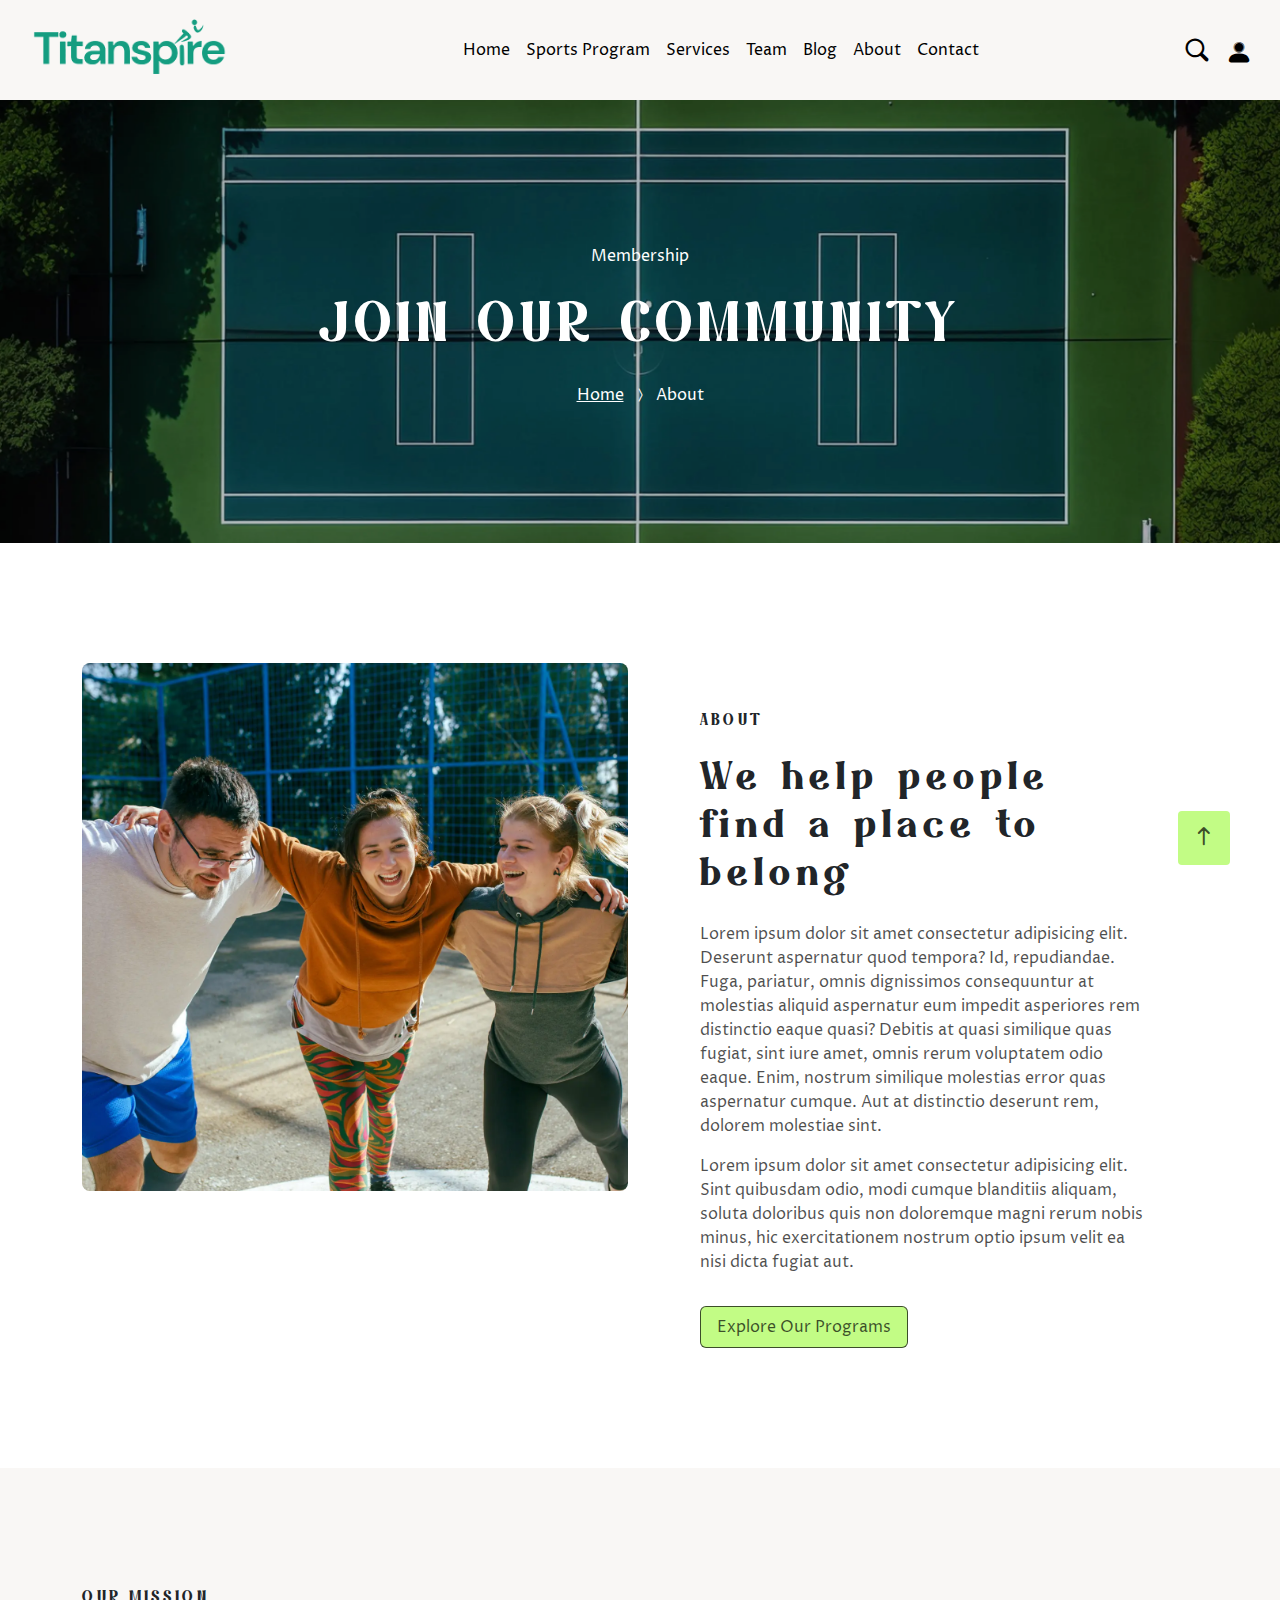
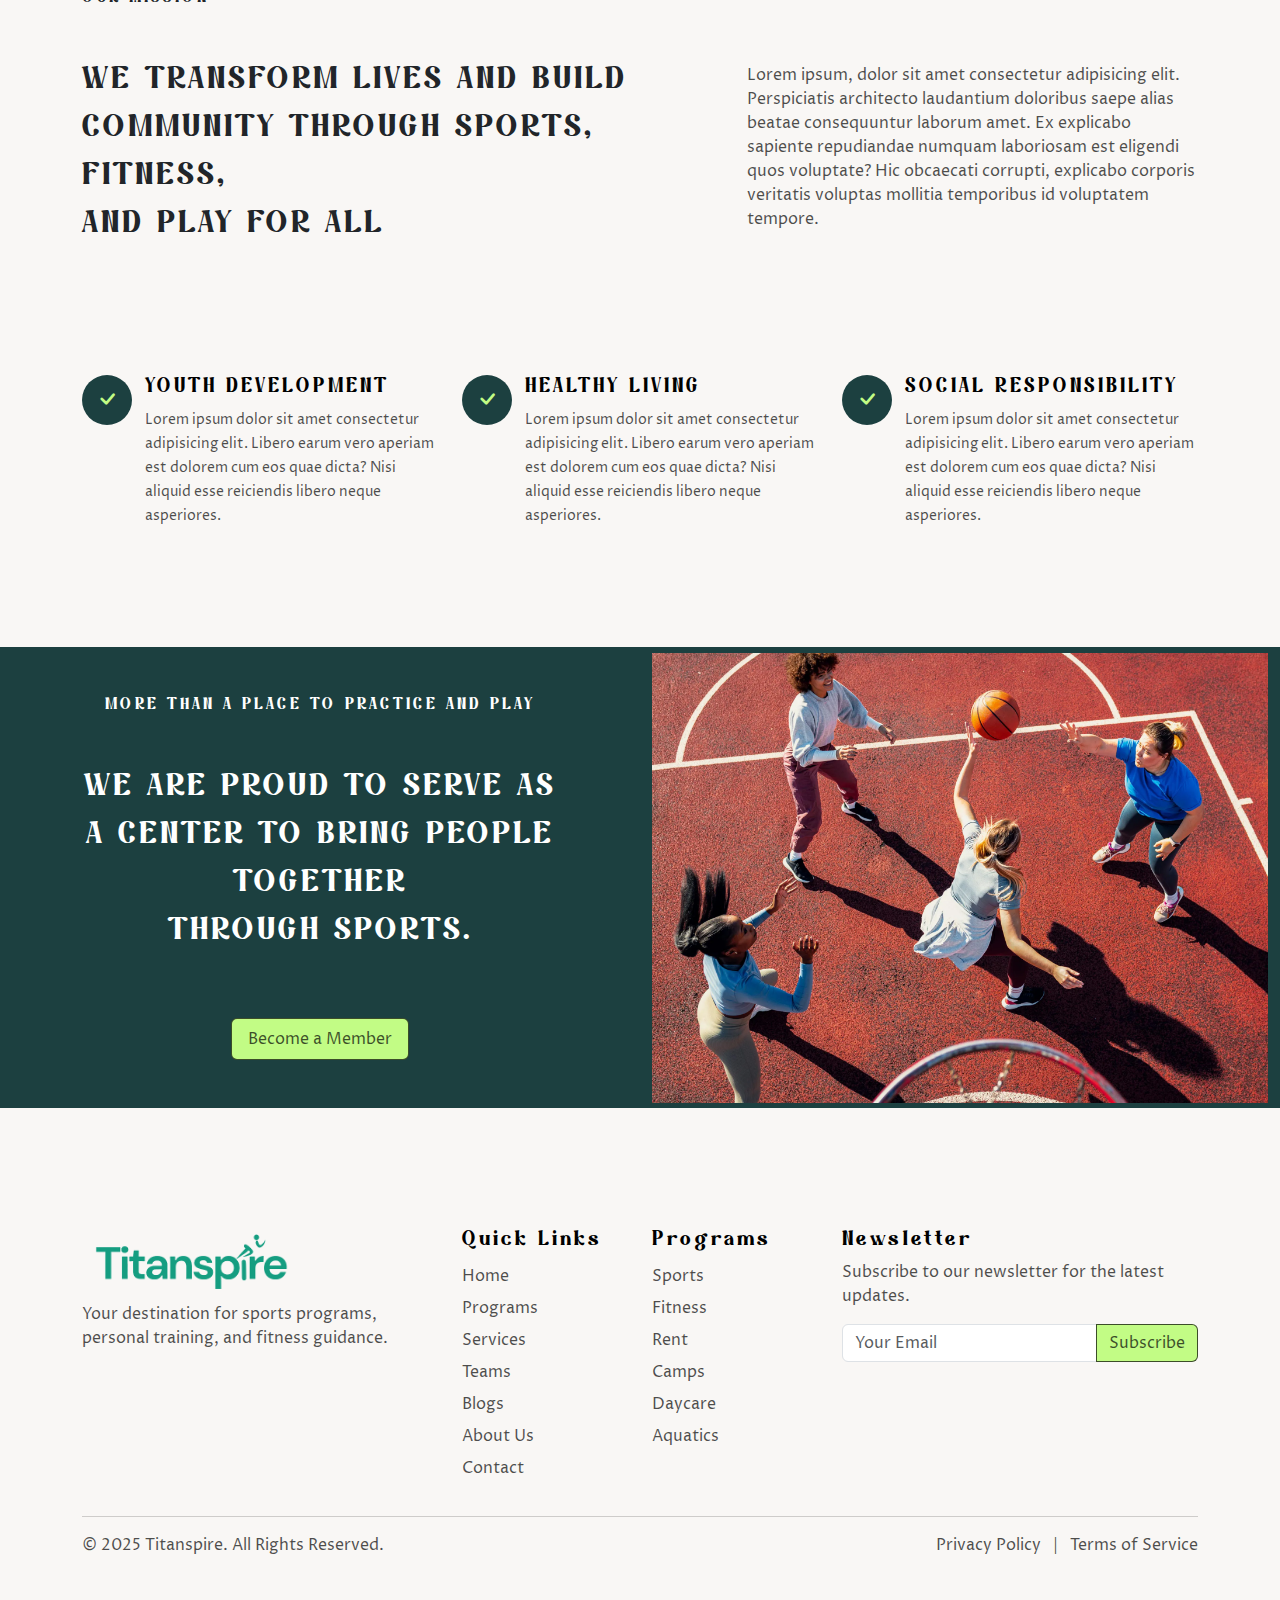
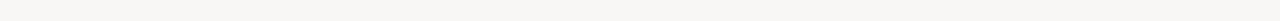
==== commit 425907ba: "v1.0.10" ====
--- a/about.html
+++ b/about.html
@@ -1,5 +1,6 @@
 <!DOCTYPE html>
 <html lang="en">
+
 <head>
     <meta charset="UTF-8">
     <meta name="viewport" content="width=device-width, initial-scale=1.0">
@@ -9,18 +10,76 @@
     <link rel="stylesheet" href="assets/css/bootstrap.min.css">
     <link rel="stylesheet" href="assets/css/bootstrap-icons.min.css">
     <link rel="stylesheet" href="assets/css/style.css">
-    <link rel="stylesheet" href="assets/css/about.css">
+    <style>
+        .banner-secondary {
+            background-image: url('./assets/img/about/about-banner.webp');
+        }
+
+        .check-box {
+            height: 50px;
+            width: 50px;
+            background-color: var(--bg-color);
+            color: var(--secondary-color);
+            border-radius: 50%;
+            line-height: 50px;
+            text-align: center;
+        }
+        
+        .bi::before,
+        [class*=" bi-"]::before,
+        [class^=bi-]::before {
+            font-weight: bolder !important;
+            font-size: 20px;
+        }
+
+        .back-to-top {
+            position: fixed;
+            right: 50px;
+            bottom: 50px;
+        }
+
+        .breadcrumb-item+.breadcrumb-item::before {
+            content: '\F27B';
+            font-family: 'bootstrap-icons' !important;
+            color: var(--primary-color);
+        }
+    </style>
 </head>
+
 <body>
-    
-     <!-- header -->
-     <header class="w-100 z-3 p-2 bg-primary">
+    <!-- Back-to-top -->
+    <section class="back-to-top z-3">
+        <div class="button">
+            <a href="#" class="bg-secondary p-3 rounded-1 text-color"> <i class="bi bi-arrow-up"></i> </a>
+        </div>
+    </section>
+
+    <!-- header -->
+    <header class="w-100 z-3 px-2 bg-primary">
         <nav class="navbar navbar-expand-lg">
-            <div class="container-fluid align-items-center justify-content-center">
+            <div class="container-fluid align-items-lg-center justify-content-lg-center">
                 <a class="navbar-brand" href="index.html"><img src="assets/img/Logo/Adobe Express - file.png"
                         alt="Logo"></a>
-                <button class="navbar-toggler" type="button" data-bs-toggle="collapse" data-bs-target="#navbarNav">
-                    <span class="navbar-toggler-icon"></span>
+                <!-- Right-side icons (Search & User) - Always Fixed -->
+                <div class="d-flex align-items-center order-lg-2 ms-auto">
+                    <!-- Search Icon -->
+                    <a href="#offcanvas" class="nav-link text-black d-none d-lg-block" data-bs-toggle="offcanvas">
+                        <i class="bi bi-search search"></i>
+                    </a>
+                    <!-- User Dropdown -->
+                    <div class="nav-item dropdown mx-2 mt-2">
+                        <a class="nav-link text-black" href="#" id="navbarDropdown" data-bs-toggle="dropdown">
+                            <i class="bi bi-person-fill user"></i>
+                        </a>
+                        <ul class="dropdown-menu dropdown-menu-end">
+                            <li><a class="dropdown-item" href="#loginModal" data-bs-toggle="modal">Login</a></li>
+                            <li><a class="dropdown-item" href="#registerModal" data-bs-toggle="modal">Register</a></li>
+                        </ul>
+                    </div>
+                </div>
+                <button class="navbar-toggler text-white" type="button" data-bs-toggle="collapse"
+                    data-bs-target="#navbarNav">
+                    <span class="navbar-toggler-icon" style="filter: invert(100%) brightness(80%);"></span>
                 </button>
                 <div class="collapse navbar-collapse" id="navbarNav">
                     <ul class="navbar-nav mx-auto">
@@ -40,38 +99,11 @@
                             <a class="nav-link text-black" href="blog.html">Blog</a>
                         </li>
                         <li class="nav-item">
-                            <a class="nav-link text-black" href="about.html">About</a>
-                        </li>
-                        <li class="nav-item">
-                            <a class="nav-link text-black  active" href="contact.html">Contact</a>
-                        </li>
-                    </ul>
-                </div>
-                <div>
-                    <ul class="nav">
-                        <li class="nav-item">
-                            <a href="#offcanvas" class="nav-link d-none d-lg-flex search text-black"
-                                data-bs-toggle="offcanvas">
-                                <i class="bi bi-search"></i>
-                            </a>
-                        </li>
-                        <div class="navbar-nav">
-                            <li class="nav-item dropdown">
-                                <a class="nav-link user text-black" href="#" id="navbarDropdown"
-                                    data-bs-toggle="dropdown">
-                                    <i class="bi bi-person-fill"></i>
-                                </a>
-                                <ul class="dropdown-menu dropdown-menu-end">
-                                    <li>
-                                        <a class="dropdown-item" href="#loginModal" data-bs-toggle="modal">Login</a>
-                                    </li>
-                                    <li>
-                                        <a class="dropdown-item" href="#registerModal"
-                                            data-bs-toggle="modal">Register</a>
-                                    </li>
-                                </ul>
-                            </li>
-                        </div>
+                            <a class="nav-link text-black  active" href="about.html">About</a>
+                        </li>
+                        <li class="nav-item">
+                            <a class="nav-link text-black" href="contact.html">Contact</a>
+                        </li>
                     </ul>
                 </div>
             </div>
@@ -79,127 +111,155 @@
     </header>
     <!-- main -->
     <main>
+        <section>
+            <div class="banner-secondary py-120 text-center text-white">
+                <div class="content">
+                    <p class="mt-4">Membership</p>
+                    <h1 class="display-4 text-uppercase my-4">Join Our Community</h1>
+                    <nav aria-label="breadcrumb">
+                        <ol class="breadcrumb justify-content-center">
+                            <li class="breadcrumb-item"><a href="#" class="text-white">Home</a></li>
+                            <li class="breadcrumb-item active text-white" aria-current="page">About</li>
+                        </ol>
+                    </nav>
+                </div>
+            </div>
+        </section>
+        <!-- about-us -->
+        <section class="py-120">
+            <div class="container">
+                <div class="row column-gap-5">
+                    <div class="col-lg-6 col-12">
+                        <img src="assets/img/about/about-us-01.webp" alt="community" class="img-fluid rounded-3">
+                    </div>
+                    <div class="col-lg-5 col-12">
+                        <h6 class="text-uppercase mt-5">About</h6>
+                        <h1 class="my-4">We help people find a place to belong</h1>
+                        <p class="text-color">Lorem ipsum dolor sit amet consectetur adipisicing elit. Deserunt
+                            aspernatur quod tempora? Id, repudiandae. Fuga, pariatur, omnis dignissimos consequuntur at
+                            molestias aliquid aspernatur eum impedit asperiores rem distinctio eaque quasi? Debitis at
+                            quasi similique quas fugiat, sint iure amet, omnis rerum voluptatem odio eaque. Enim,
+                            nostrum similique molestias error quas aspernatur cumque. Aut at distinctio deserunt rem,
+                            dolorem molestiae sint.</p>
+                        <p class="text-color mt-3">Lorem ipsum dolor sit amet consectetur adipisicing elit. Sint
+                            quibusdam odio, modi cumque blanditiis aliquam, soluta doloribus quis non doloremque magni
+                            rerum nobis minus, hic exercitationem nostrum optio ipsum velit ea nisi dicta fugiat aut.
+                        </p>
+                        <div class="">
+                            <a href="#" class="btn btn-secondary px-3 py-2 mt-3">Explore Our Programs</a>
+                        </div>
+                    </div>
+                </div>
+            </div>
+        </section>
+        <section class="key py-120 bg-primary">
+            <div class="container">
+                <div class="row">
+                    <h6 class="text-uppercase mb-5">Our Mission</h6>
+                </div>
+                <div class="row align-items-center">
+                    <div class="col-lg-7 col-12">
+                        <div>
+                            <h2 class="text-uppercase lh-base">We transform lives and build community through sports,
+                                fitness,<br> and play for all</h2>
+                        </div>
+                    </div>
+                    <div class="col-lg-5 col-12">
+                        <div class="text-color">
+                            <p>Lorem ipsum, dolor sit amet consectetur adipisicing elit. Perspiciatis architecto
+                                laudantium doloribus saepe alias beatae consequuntur laborum amet. Ex explicabo sapiente
+                                repudiandae numquam laboriosam est eligendi quos voluptate? Hic obcaecati corrupti,
+                                explicabo corporis veritatis voluptas mollitia temporibus id voluptatem tempore.
+                            </p>
+                        </div>
+                    </div>
+                </div>
+            </div>
+        </section>
+        <section class="pb-120 bg-primary">
+            <div class="container">
+                <div class="row justify-content-center">
+                    <div class="col-lg-6 col-xl-4 col-md-8 col-12">
+                        <div class="">
+                            <div class="row justify-content-center">
+                                <div class="col-2">
+                                    <div class="check-box font-20">
+                                        <i class="bi bi-check-lg"></i>
+                                    </div>
+                                </div>
+                                <div class="col-10">
+                                    <h5 class="text-uppercase text-black">Youth Development</h5>
+                                    <span class="text-color discription-text font-14">
+                                        Lorem ipsum dolor sit amet consectetur adipisicing elit. Libero earum vero
+                                        aperiam est dolorem cum eos quae dicta? Nisi aliquid esse reiciendis libero
+                                        neque asperiores.
+                                    </span>
+                                </div>
+                            </div>
+                        </div>
+                    </div>
+                    <div class="col-lg-6 col-xl-4 col-md-8 col-12">
+                        <div class="">
+                            <div class="row justify-content-center">
+                                <div class="col-2">
+                                    <div class="check-box font-20">
+                                        <i class="bi bi-check-lg"></i>
+                                    </div>
+                                </div>
+                                <div class="col-10">
+                                    <h5 class="text-uppercase text-black">Healthy Living</h5>
+                                    <span class="text-color discription-text font-14">
+                                        Lorem ipsum dolor sit amet consectetur adipisicing elit. Libero earum vero
+                                        aperiam est dolorem cum eos quae dicta? Nisi aliquid esse reiciendis libero
+                                        neque asperiores.
+                                    </span>
+                                </div>
+                            </div>
+                        </div>
+                    </div>
+                    <div class="col-lg-6 col-xl-4 col-md-8 col-12">
+                        <div class="">
+                            <div class="row justify-content-center">
+                                <div class="col-2">
+                                    <div class="check-box font-20">
+                                        <i class="bi bi-check-lg"></i>
+                                    </div>
+                                </div>
+                                <div class="col-10">
+                                    <h5 class="text-uppercase text-black">Social Responsibility</h5>
+                                    <span class="text-color discription-text font-14">
+                                        Lorem ipsum dolor sit amet consectetur adipisicing elit. Libero earum vero
+                                        aperiam est dolorem cum eos quae dicta? Nisi aliquid esse reiciendis libero
+                                        neque asperiores.
+                                    </span>
+                                </div>
+                            </div>
+                        </div>
+                    </div>
+                </div>
+            </div>
+        </section>
+        <section>
+            <div class="container-fluid  bg-color">
+                <div class="row align-items-center">
+                    <div class="col-lg-6 col-12">
+                        <div class="text-white text-center">
+                            <h6 class="text-uppercase pt-5">More than a place to practice and play</h6>
+                            <h2 class="text-uppercase lh-base my-5">We are proud to serve as <br>a center to bring
+                                people together <br>through sports.</h2>
+                            <a href="#membership" class="btn btn-secondary px-3 py-2 mt-3 mb-5">Become a
+                                Member</a>
+                        </div>
+                    </div>
+                    <div class="col-lg-6 col-12">
+                        <div>
+                            <img src="./assets/img/about/about-us-02.jpg" alt="about-us" class="img-fluid">
+                        </div>
+                    </div>
+                </div>
+            </div>
+        </section>
     </main>
-    <section>
-        <div class="about-banner py-120 text-center text-white">
-            <h6 class="mt-4">Membership</h6>
-            <h1 class="display-4 text-uppercase my-4">Join Our Community</h1>
-        </div>
-    </section>
-    <!-- about-us -->
-    <section class="py-120">
-        <div class="container">
-            <div class="row column-gap-5">
-                <div class="col-lg-6 col-12">
-                    <img src="assets/img/about/about-us-01.webp" alt="community" class="img-fluid rounded-3">
-                </div>
-                <div class="col-lg-5 col-12">
-                    <h6 class="text-uppercase mt-4">About</h6>
-                    <h1 class="my-5">We help people find a place to belong</h1>
-                    <p class="text-color">Lorem ipsum dolor sit amet consectetur adipisicing elit. Deserunt aspernatur quod tempora? Id, repudiandae. Fuga, pariatur, omnis dignissimos consequuntur at molestias aliquid aspernatur eum impedit asperiores rem distinctio eaque quasi? Debitis at quasi similique quas fugiat, sint iure amet, omnis rerum voluptatem odio eaque. Enim, nostrum similique molestias error quas aspernatur cumque. Aut at distinctio deserunt rem, dolorem molestiae sint.</p>
-                    <p class="text-color mt-3">Lorem ipsum dolor sit amet consectetur adipisicing elit. Sint quibusdam odio, modi cumque blanditiis aliquam, soluta doloribus quis non doloremque magni rerum nobis minus, hic exercitationem nostrum optio ipsum velit ea nisi dicta fugiat aut.</p>
-                    <div class="">
-                        <a href="#" class="btn btn-secondary rounded-0 px-3 py-2 mt-3">Explore Our Programs</a>
-                    </div>
-                </div>
-            </div>
-        </div> 
-    </section>
-    <section class="key py-120 bg-primary">
-        <div class="container">
-            <div class="row">
-                <h6 class="text-uppercase mb-5">Our Mission</h6>
-            </div>
-            <div class="row align-items-center">
-                <div class="col-lg-7 col-12">
-                    <div>
-                        <h2 class="text-uppercase lh-base">We transform lives and build community through sports, fitness,<br> and play for all</h2>
-                    </div>
-                </div>
-                <div class="col-lg-5 col-12">
-                    <div class="text-color">
-                        <p>Lorem ipsum, dolor sit amet consectetur adipisicing elit. Perspiciatis architecto laudantium doloribus saepe alias beatae consequuntur laborum amet. Ex explicabo sapiente repudiandae numquam laboriosam est eligendi quos voluptate? Hic obcaecati corrupti, explicabo corporis veritatis voluptas mollitia temporibus id voluptatem tempore.
-                        </p>
-                    </div>
-                </div>
-            </div>
-        </div>
-    </section>
-    <section class="pb-120 bg-primary"> 
-        <div class="container">
-            <div class="row justify-content-center">
-                <div class="col-lg-6 col-xl-4 col-md-8 col-12">
-                    <div class="">
-                        <div class="row justify-content-center">
-                            <div class="col-2">
-                                <div class="check-box pt-2 pb-1 font-20">
-                                    <i class="bi bi-check-lg"></i>
-                                </div>
-                            </div>
-                            <div class="col-10">
-                                <h5 class="text-uppercase text-black">Youth Development</h5>
-                                <span class="text-color discription-text font-14">
-                                    Lorem ipsum dolor sit amet consectetur adipisicing elit. Libero earum vero aperiam est dolorem cum eos quae dicta? Nisi aliquid esse reiciendis libero neque asperiores.
-                                </span>
-                            </div>
-                        </div>
-                    </div>
-                </div>
-                <div class="col-lg-6 col-xl-4 col-md-8 col-12">
-                    <div class="">
-                        <div class="row justify-content-center">
-                            <div class="col-2">
-                                <div class="check-box pt-2 pb-1 font-20">
-                                    <i class="bi bi-check-lg"></i>
-                                </div>
-                            </div>
-                            <div class="col-10">
-                                <h5 class="text-uppercase text-black">Healthy Living</h5>
-                                <span class="text-color discription-text font-14">
-                                    Lorem ipsum dolor sit amet consectetur adipisicing elit. Libero earum vero aperiam est dolorem cum eos quae dicta? Nisi aliquid esse reiciendis libero neque asperiores.
-                                </span>
-                            </div>
-                        </div>
-                    </div>
-                </div>
-                <div class="col-lg-6 col-xl-4 col-md-8 col-12">
-                    <div class="">
-                        <div class="row justify-content-center">
-                            <div class="col-2">
-                                <div class="check-box pt-2 pb-1 font-20">
-                                    <i class="bi bi-check-lg"></i>
-                                </div>
-                            </div>
-                            <div class="col-10">
-                                <h5 class="text-uppercase text-black">Social Responsibility</h5>
-                                <span class="text-color discription-text font-14">
-                                    Lorem ipsum dolor sit amet consectetur adipisicing elit. Libero earum vero aperiam est dolorem cum eos quae dicta? Nisi aliquid esse reiciendis libero neque asperiores.
-                                </span>
-                            </div>
-                        </div>
-                    </div>
-                </div>
-            </div>
-        </div>
-    </section>
-    <section>
-        <div class="container-fluid  bg-color">
-            <div class="row align-items-center">
-                <div class="col-lg-6 col-12">
-                    <div class="text-white text-center">
-                        <h6 class="text-uppercase pt-5">More than a place to practice and play</h6>
-                        <h2 class="text-uppercase lh-base my-5">We are proud to serve as <br>a center to bring people together <br>through sports.</h2>
-                        <a href="#membership" class="btn btn-secondary rounded-0 px-3 py-2 mt-3 mb-5">Become a Member</a>
-                    </div>
-                </div>
-                <div class="col-lg-6 col-12">
-                    <div>
-                        <img src="./assets/img/about/about-us-02.jpg" alt="about-us" class="img-fluid">
-                    </div>
-                </div>
-            </div>
-        </div>
-    </section>
     <!-- footer -->
     <footer class="bg-primary text-color pt-120 pb-5">
         <div class="container">
@@ -216,24 +276,31 @@
                     </div>
                 </div>
                 <div class="col-md-4">
-                    <h5 class="text-black">Quick Links</h5>
                     <div class="row">
                         <div class="col-6">
+                            <h5 class="text-black">Quick Links</h5>
                             <ul class="list-unstyled lh-lg">
                                 <li><a href="index.html" class="text-color text-decoration-none">Home</a></li>
                                 <li><a href="programs.html" class="text-color text-decoration-none">Programs</a></li>
                                 <li><a href="services.html" class="text-color text-decoration-none">Services</a></li>
                                 <li><a href="team.html" class="text-color text-decoration-none">Teams</a></li>
-                            </ul>
-                        </div>
-                        <div class="col-6">
-                            <ul class="list-unstyled lh-lg">
                                 <li><a href="blog.html" class="text-color text-decoration-none">Blogs</a></li>
                                 <li><a href="about.html" class="text-color text-decoration-none">About Us</a></li>
                                 <li><a href="contact.html" class="text-color text-decoration-none">Contact</a></li>
                             </ul>
                         </div>
-                    </div> 
+                        <div class="col-6">
+                            <h5 class="text-black">Programs</h5>
+                            <ul class="list-unstyled lh-lg">
+                                <li><a href="programs.html" class="text-color text-decoration-none">Sports</a></li>
+                                <li><a href="programs.html" class="text-color text-decoration-none">Fitness</a></li>
+                                <li><a href="programs.html" class="text-color text-decoration-none">Rent</a></li>
+                                <li><a href="tprograms.html" class="text-color text-decoration-none">Camps</a></li>
+                                <li><a href="programs.html" class="text-color text-decoration-none">Daycare</a></li>
+                                <li><a href="programs.html" class="text-color text-decoration-none">Aquatics</a></li>
+                            </ul>
+                        </div>
+                    </div>
                 </div>
                 <div class="col-md-4">
                     <h5 class="text-black">Newsletter</h5>
@@ -252,8 +319,9 @@
                     <p>© 2025 Titanspire. All Rights Reserved.</p>
                 </div>
                 <div class="col-md-6 text-md-end">
-                    <a href="#" class="text-color text-decoration-none me-2">Privacy Policy |</a>
-                    <a href="#" class="text-color text-decoration-none">Terms of Service</a>
+                    <a href="#" class="text-color text-decoration-none me-2">Privacy Policy</a>
+                    <span> | </span>
+                    <a href="#" class="text-color text-decoration-none ms-2">Terms of Service</a>
                 </div>
             </div>
         </div>
@@ -397,7 +465,7 @@
             <div class="container">
                 <div class="row justify-content-center align-items-center">
                     <div class="col-7">
-                        <input type="text" placeholder="Search" class="bg-white text-black form-control search-box">
+                        <input type="text" placeholder="Search" class="bg-white text-white form-control search-box">
                     </div>
                     <div class="col-1">
                         <button type="button" class="btn-close" data-bs-dismiss="offcanvas" aria-label="Close"></button>
@@ -445,4 +513,5 @@
 
     <script src="assets/js/bootstrap.bundle.min.js"></script>
 </body>
+
 </html>--- a/assets/css/style.css
+++ b/assets/css/style.css
@@ -5,157 +5,224 @@
     --secondary-color-rgb: 194, 252, 133;
     --bg-color: #1c4040;
     --bg-color-rgb: 28, 64, 64;
-    --animation-text-color:#00000040;
+    --animation-text-color: #00000040;
     --text-color: #000000b0;
     --text-color-rgba: 0, 0, 0, 0.69;
-}
+    --black-color: #000000;
+    --black-color-rgb: 0, 0, 0;
+}
+
 .primary-color {
     color: var(--primary-color);
 }
+
 .bg-primary {
     background-color: var(--primary-color) !important;
 }
+
 .secondary-color {
     color: var(--secondary-color);
 }
+
 .bg-secondary {
     background-color: var(--secondary-color) !important;
 }
-.bg-text-color{
+
+.bg-text-color {
     color: var(--bg-color);
 }
+
 .bg-color {
     background-color: var(--bg-color);
 }
+
 .text-color {
     color: var(--text-color);
 }
-.animation-text-color{
+
+.animation-text-color {
     color: var(--animation-text-color);
 }
+
 .btn-primary {
     color: white;
     background-color: transparent;
     border: 1px solid white;
     transition: all 0.5s;
 }
+
 .btn-primary:hover {
     color: var(--text-color);
     background-color: var(--secondary-color);
     border: 1px solid var(--secondary-color);
 }
+
 .btn-secondary {
     color: var(--text-color);
     background-color: var(--secondary-color);
     border: 1px solid var(--text-color);
     transition: all 0.5s;
 }
+
 .btn-secondary:hover {
     color: var(--secondary-color);
     background-color: var(--bg-color);
     border: 1px solid var(--secondary-color);
 }
-.btn-tertiary{
+
+.btn-tertiary {
     color: black;
     background-color: var(--secondary-color);
     border: 1px solid var(--secondary-color);
 }
-.btn-tertiary:hover{
+
+.btn-tertiary:hover {
     color: var(--text-color);
     background-color: var(--secondary-color);
     border: 1px solid var(--secondary-color);
 }
-.btn-quaternary{
+
+.btn-quaternary {
     color: white;
     background-color: var(--bg-color);
     border: 1px solid var(--bg-color);
 }
-.btn-quaternary:hover{
+
+.btn-quaternary:hover {
     color: black;
     background-color: transparent;
     border: 1px solid black;
 }
-.btn-quinary{
+
+.btn-quinary {
     color: var(--text-color);
     background-color: var(--secondary-color);
 }
-.btn-quinary:hover{
+
+.btn-quinary:hover {
     color: var(--secondary-color);
     background-color: transparent;
     border: 1px solid var(--secondary-color);
 }
-h1, h2, h3, h4, h5, h6 {
+
+h1,
+h2,
+h3,
+h4,
+h5,
+h6 {
     font-family: 'Sunflare';
 }
+
 h1 {
+
     letter-spacing: 6px;
 }
-h2, h3, h4, h5, h6 {
+
+h2 {
+    letter-spacing: 6px;
+    font-size: 32px;
+}
+
+h2,
+h3,
+h4,
+h5,
+h6 {
     letter-spacing: 3px;
 }
+
+.bi::before,
+[class*=" bi-"]::before,
+[class^=bi-]::before {
+    font-weight: bolder !important;
+    font-size: 20px;
+}
 body {
+    font-family: 'Proza Libre';
+    overflow-x: hidden;
     width: 100vw;
-    overflow-x: hidden;
-    font-family: "Proza Libre", sans-serif;
-}
+}
+
 .classes img {
     width: 100%;
 }
+
 .w-30 {
     width: 30%;
 }
+
 .py-120 {
     padding-top: 120px;
     padding-bottom: 120px;
 }
+
 .pt-120 {
     padding-top: 120px;
 }
+
 .pb-120 {
     padding-bottom: 120px;
 }
-.font-14{
+
+.font-14 {
     font-size: 14px;
 }
-.font-20{
+
+.font-20 {
     font-size: 20px;
 }
-.discription-text{
+
+.discription-text {
     font-family: "Proza Libre", sans-serif;
-}
-.navbar-brand img, .logo {
+    overflow-x: hidden;
+}
+
+.navbar-brand img,
+.logo {
     width: 220px;
 }
-.search {
-    font-size: 18px;
-}
-.user {
-    margin-top: -4px;
-    font-size: 24px;
-}
-.video, .member-banner {
+
+.bi-search::before {
+    font-size: 22px !important;
+    margin: 5px 10px 0 0;
+}
+
+.user.bi-person-fill::before {
+    font-size: 26px;
+}
+
+.video,
+.member-banner {
     width: 100%;
     overflow: hidden;
     position: relative;
 }
-.video video, .member-banner img {
+
+.video video,
+.member-banner img {
     width: 100%;
     height: auto;
     object-fit: cover;
 }
+
 .video h1 {
     font-weight: 500;
 }
+
 .search-box::placeholder {
     color: #000000;
 }
+
 .offcanvas.offcanvas-top {
     border-bottom: 0;
 }
+
 .carousel-caption {
     top: 35%;
     width: 25%;
 }
+
 .banner {
     background-color: rgba(0, 255, 255, 0.01);
     height: max-content;
@@ -163,72 +230,110 @@
     width: 54%;
     backdrop-filter: blur(10px);
 }
+
 .modal-dialog {
     max-width: 610px;
 }
+
 .modal-content {
     padding: 25px;
 }
+
+.banner-secondary {
+    background-size: cover;
+    background-position: center;
+    background-repeat: no-repeat;
+    position: relative;
+}
+
+.banner-secondary::after {
+    content: '';
+    background-color: rgba(var(--black-color-rgb), 0.25);
+    position: absolute;
+    top: 0;
+    left: 0;
+    width: 100%;
+    height: 100%;
+    z-index: 1;
+}
+
+.banner-secondary .content {
+    position: relative;
+    z-index: 2;
+}
+
 @keyframes appear-top {
     from {
         opacity: 0;
         transform: translateY(-100px);
     }
+
     to {
         opacity: 1;
         transform: translateY(0);
     }
 }
+
 .appear-top {
     animation: appear-top linear;
     animation-timeline: view();
     animation-range: entry 0 cover 25%;
 }
+
 @keyframes appear-bottom {
     from {
         opacity: 0;
         transform: translateY(100px);
     }
+
     to {
         opacity: 1;
         transform: translateY(0);
     }
 }
+
 .appear-bottom {
     animation: appear-bottom linear;
     animation-timeline: view();
     animation-range: entry 0 cover 25%;
 }
+
 @keyframes appear-right {
     from {
         opacity: 0;
         transform: translateX(100px);
     }
+
     to {
         opacity: 1;
         transform: translateX(0);
     }
 }
+
 .appear-right {
     animation: appear-right linear;
     animation-timeline: view();
     animation-range: entry 0 cover 25%;
 }
+
 @keyframes appear-left {
     from {
         opacity: 0;
         transform: translateX(-100px);
     }
+
     to {
         opacity: 1;
         transform: translateX(0);
     }
 }
+
 .appear-left {
     animation: appear-left linear;
     animation-timeline: view();
     animation-range: entry 0 cover 25%;
 }
+
 .scroll-container {
     width: 100%;
     overflow: hidden;
@@ -237,42 +342,173 @@
     position: relative;
     display: flex;
 }
+
 .scroll-content {
     display: inline-block;
     animation: scroll-left 40s linear infinite;
 }
+
 .scroll-content img {
     height: 25px;
     width: auto;
     margin: 0 70px;
 }
+
 @keyframes scroll-left {
     from {
         transform: translateX(0%);
     }
+
     to {
         transform: translateX(-50%);
     }
 }
+
 .location {
     background-image: url('../img/location/location.jpg');
     background-size: cover;
     background-position: left bottom;
     background-repeat: no-repeat;
-    height: 60vh;
-}
+    height: 420px;
+}
+
+.back-to-top {
+    bottom: 20px;
+    right: 30px;
+}
+
 @media (max-width: 768px) {
     .navbar-brand {
         width: 45% !important;
     }
-}
+
+    .navbar-collapse {
+        background-color: rgba(0, 0, 0, 0.8);
+        padding: 30px;
+        backdrop-filter: blur(10px);
+    }
+
+    .location {
+        height: 340px;
+    }
+
+    .carousel-caption {
+        top: 25%;
+    }
+}
+
 @media (max-width: 426px) {
-    .navbar-brand {
-        width: 65% !important;
-    }
-}
+    h1 {
+        font-size: 24px !important;
+    }
+
+    h2 {
+        font-size: 22px !important;
+    }
+
+    h3 {
+        font-size: 20px !important;
+    }
+
+    h4 {
+        font-size: 18px !important;
+    }
+
+    h5 {
+        font-size: 16px !important;
+    }
+
+    p,
+    span,
+    a {
+        font-size: 14px !important;
+    }
+
+    .navbar-brand img {
+        width: 80% !important;
+    }
+
+    .banner {
+        left: 15%;
+        width: 70vw;
+        padding: 20px 10px 10px !important;
+    }
+
+    .video video {
+        height: 100vh;
+    }
+
+    .btn {
+        font-size: 12px !important;
+    }
+
+    .location {
+        height: 320px;
+    }
+
+    .modal-dialog {
+        max-width: 450px;
+    }
+
+    .carousel-caption {
+        top: 25%;
+    }
+}
+
 @media (max-width: 375px) {
-    .navbar-brand {
-        width: 73% !important;
+    h1 {
+        font-size: 24px !important;
+    }
+
+    h2 {
+        font-size: 22px !important;
+    }
+
+    h3 {
+        font-size: 20px !important;
+    }
+
+    h4 {
+        font-size: 18px !important;
+    }
+
+    h5 {
+        font-size: 16px !important;
+    }
+
+    p,
+    span,
+    a {
+        font-size: 12px !important;
+    }
+
+    .navbar-brand img {
+        width: 60% !important;
+    }
+
+    .banner {
+        left: 10%;
+        width: 84vw;
+        padding: 20px 10px 10px !important;
+    }
+
+    .video video {
+        height: 100vh;
+    }
+
+    .btn {
+        font-size: 12px;
+    }
+
+    .location {
+        height: 320px;
+    }
+
+    .user {
+        font-size: 20px !important;
+    }
+
+    .modal-dialog {
+        max-width: 450px;
     }
 }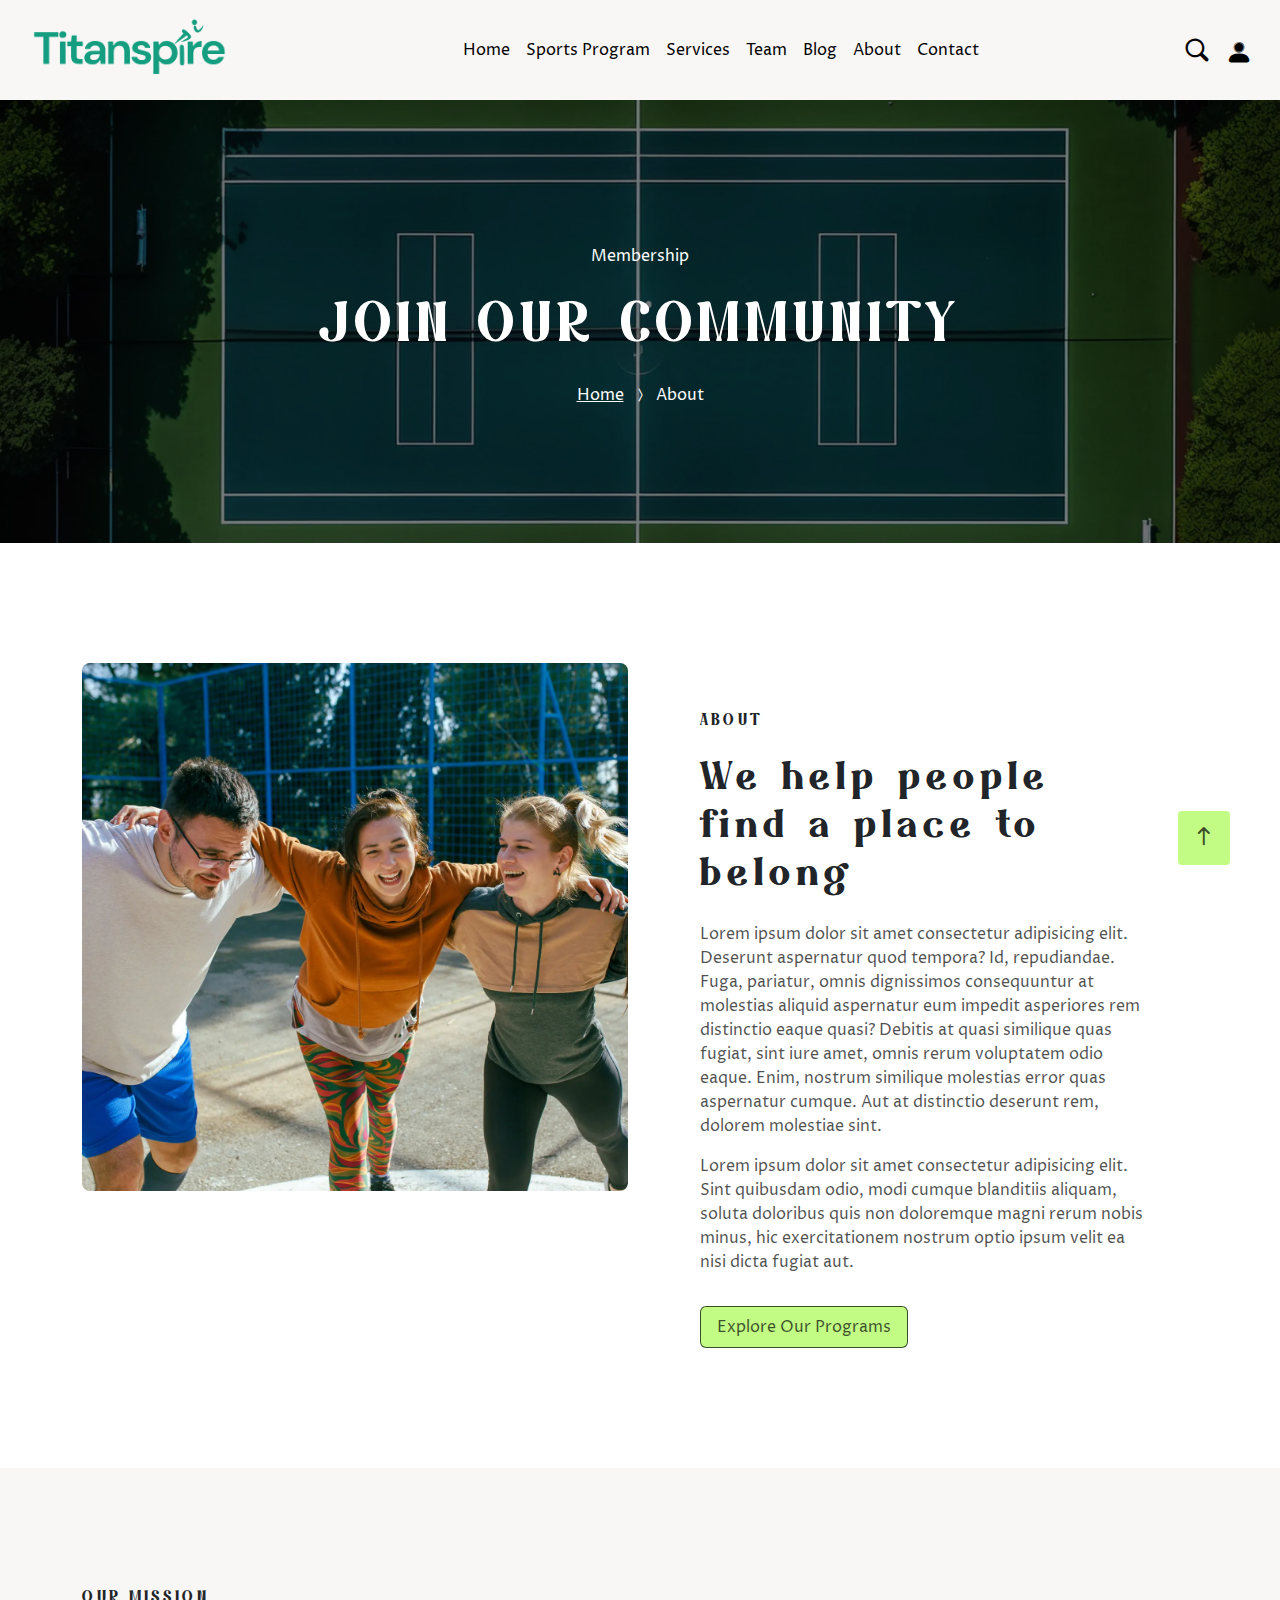
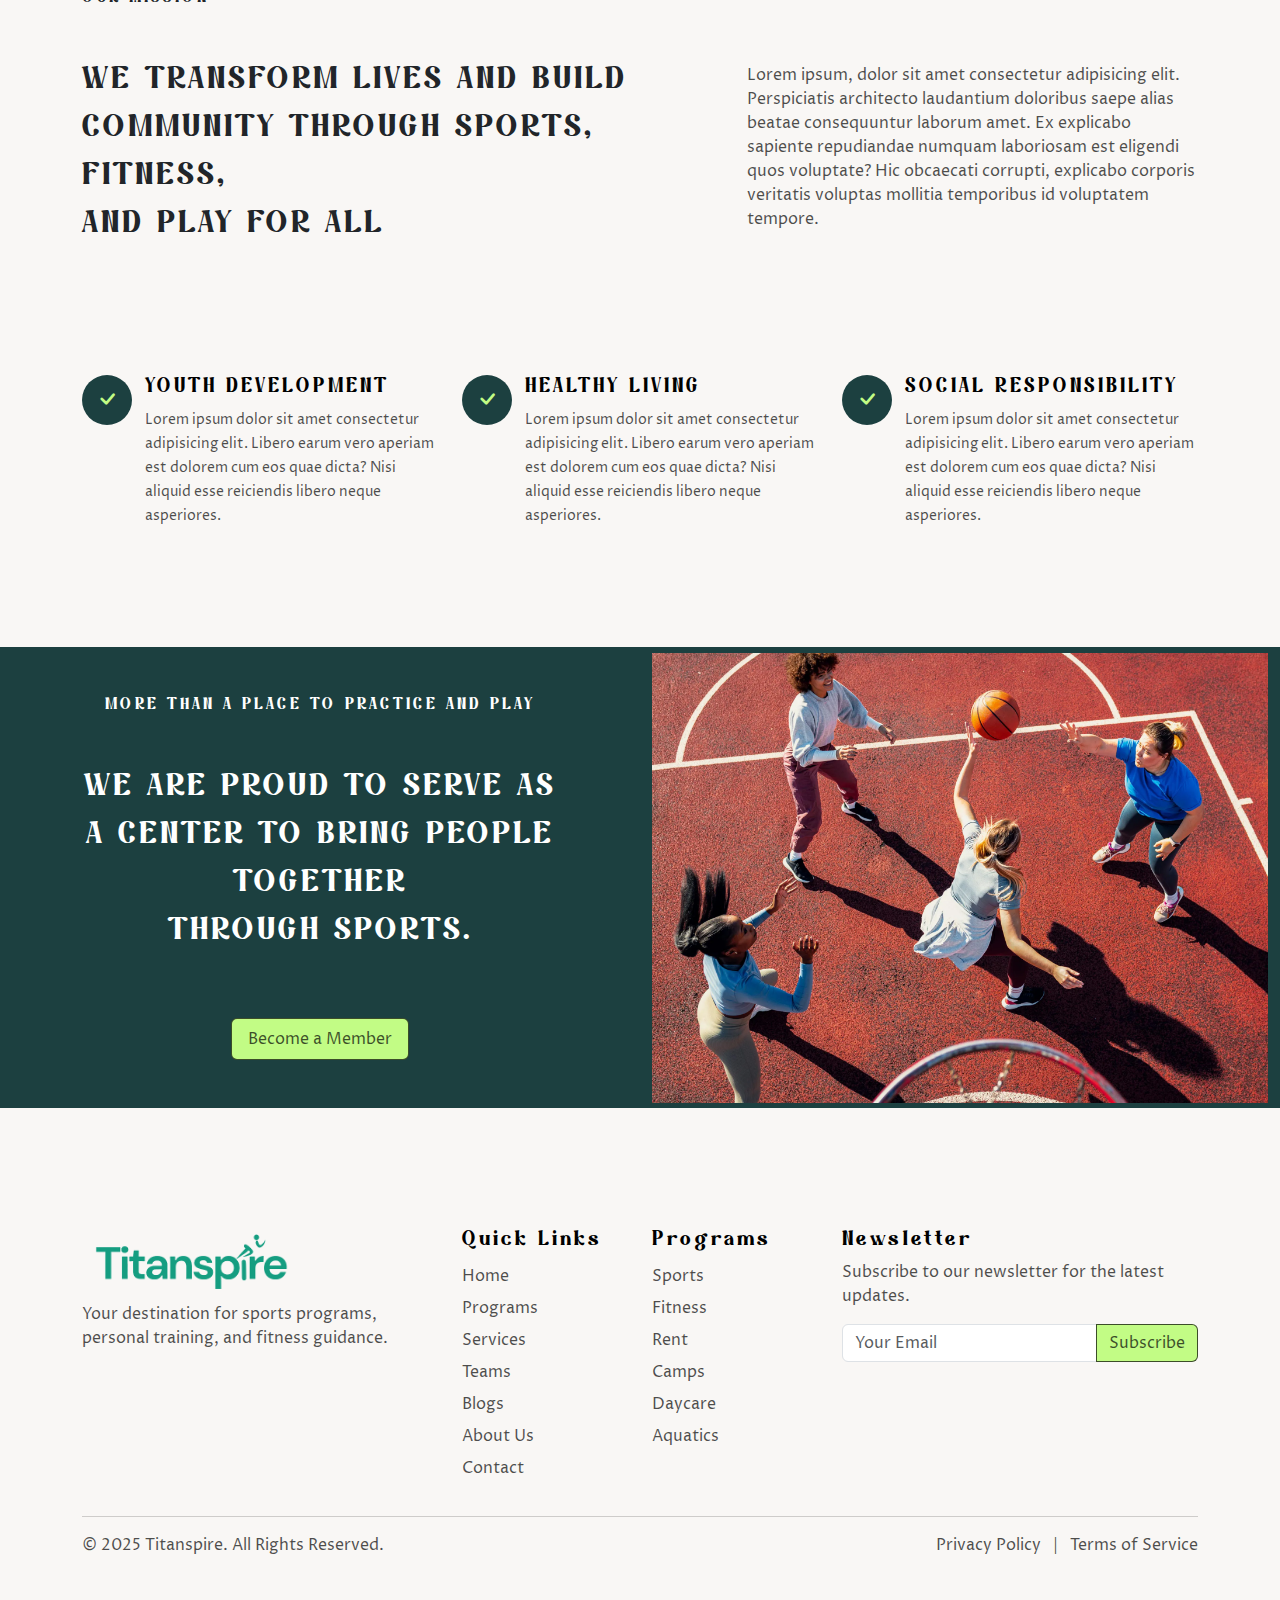
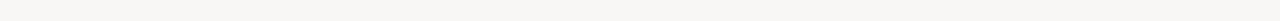
==== commit 27fc5ce0: "v1.1" ====
--- a/about.html
+++ b/about.html
@@ -11,7 +11,7 @@
     <link rel="stylesheet" href="assets/css/bootstrap-icons.min.css">
     <link rel="stylesheet" href="assets/css/style.css">
     <style>
-        .banner-secondary {
+        .sub-header {
             background-image: url('./assets/img/about/about-banner.webp');
         }
 
@@ -112,7 +112,7 @@
     <!-- main -->
     <main>
         <section>
-            <div class="banner-secondary py-120 text-center text-white">
+            <div class="sub-header py-120 text-center text-white">
                 <div class="content">
                     <p class="mt-4">Membership</p>
                     <h1 class="display-4 text-uppercase my-4">Join Our Community</h1>
@@ -264,7 +264,7 @@
     <footer class="bg-primary text-color pt-120 pb-5">
         <div class="container">
             <div class="row">
-                <div class="col-md-4">
+                <div class="col-lg-4">
                     <a href="index.html"><img src="assets/img/Logo/Adobe Express - file.png" alt="logo"
                             class="logo"></a>
                     <p>Your destination for sports programs, personal training, and fitness guidance.</p>
@@ -275,7 +275,7 @@
                         <a href="#" class=""><i class="fab fa-youtube"></i></a>
                     </div>
                 </div>
-                <div class="col-md-4">
+                <div class="col-lg-4">
                     <div class="row">
                         <div class="col-6">
                             <h5 class="text-black">Quick Links</h5>
@@ -302,7 +302,7 @@
                         </div>
                     </div>
                 </div>
-                <div class="col-md-4">
+                <div class="col-lg-4">
                     <h5 class="text-black">Newsletter</h5>
                     <p>Subscribe to our newsletter for the latest updates.</p>
                     <form>
@@ -315,10 +315,10 @@
             </div>
             <hr>
             <div class="row">
-                <div class="col-md-6">
+                <div class="col-lg-6">
                     <p>© 2025 Titanspire. All Rights Reserved.</p>
                 </div>
-                <div class="col-md-6 text-md-end">
+                <div class="col-lg-6 text-lg-end">
                     <a href="#" class="text-color text-decoration-none me-2">Privacy Policy</a>
                     <span> | </span>
                     <a href="#" class="text-color text-decoration-none ms-2">Terms of Service</a>
--- a/assets/css/style.css
+++ b/assets/css/style.css
@@ -11,100 +11,81 @@
     --black-color: #000000;
     --black-color-rgb: 0, 0, 0;
 }
-
 .primary-color {
     color: var(--primary-color);
 }
-
 .bg-primary {
     background-color: var(--primary-color) !important;
 }
-
 .secondary-color {
     color: var(--secondary-color);
 }
-
 .bg-secondary {
     background-color: var(--secondary-color) !important;
 }
-
 .bg-text-color {
     color: var(--bg-color);
 }
-
 .bg-color {
     background-color: var(--bg-color);
 }
-
 .text-color {
     color: var(--text-color);
 }
-
 .animation-text-color {
     color: var(--animation-text-color);
 }
-
 .btn-primary {
     color: white;
     background-color: transparent;
     border: 1px solid white;
     transition: all 0.5s;
 }
-
 .btn-primary:hover {
     color: var(--text-color);
     background-color: var(--secondary-color);
     border: 1px solid var(--secondary-color);
 }
-
 .btn-secondary {
     color: var(--text-color);
     background-color: var(--secondary-color);
     border: 1px solid var(--text-color);
     transition: all 0.5s;
 }
-
 .btn-secondary:hover {
     color: var(--secondary-color);
     background-color: var(--bg-color);
     border: 1px solid var(--secondary-color);
 }
-
 .btn-tertiary {
     color: black;
     background-color: var(--secondary-color);
     border: 1px solid var(--secondary-color);
 }
-
 .btn-tertiary:hover {
     color: var(--text-color);
     background-color: var(--secondary-color);
     border: 1px solid var(--secondary-color);
 }
-
 .btn-quaternary {
     color: white;
     background-color: var(--bg-color);
     border: 1px solid var(--bg-color);
 }
-
 .btn-quaternary:hover {
     color: black;
     background-color: transparent;
     border: 1px solid black;
 }
-
 .btn-quinary {
     color: var(--text-color);
     background-color: var(--secondary-color);
 }
-
 .btn-quinary:hover {
     color: var(--secondary-color);
     background-color: transparent;
     border: 1px solid var(--secondary-color);
 }
-
 h1,
 h2,
 h3,
@@ -113,17 +94,13 @@
 h6 {
     font-family: 'Sunflare';
 }
-
 h1 {
-
     letter-spacing: 6px;
 }
-
 h2 {
     letter-spacing: 6px;
     font-size: 32px;
 }
-
 h2,
 h3,
 h4,
@@ -131,7 +108,6 @@
 h6 {
     letter-spacing: 3px;
 }
-
 .bi::before,
 [class*=" bi-"]::before,
 [class^=bi-]::before {
@@ -143,86 +119,78 @@
     overflow-x: hidden;
     width: 100vw;
 }
-
 .classes img {
     width: 100%;
 }
-
+.title{
+    font-size: 3.5rem;
+}
 .w-30 {
     width: 30%;
 }
-
 .py-120 {
     padding-top: 120px;
     padding-bottom: 120px;
 }
-
 .pt-120 {
     padding-top: 120px;
 }
-
 .pb-120 {
     padding-bottom: 120px;
 }
-
 .font-14 {
     font-size: 14px;
 }
-
 .font-20 {
     font-size: 20px;
 }
-
 .discription-text {
     font-family: "Proza Libre", sans-serif;
     overflow-x: hidden;
 }
-
+.btn-rounded{
+    height: 30px;
+    width: 30px;
+    border-radius: 50%;
+    line-height: 33px;
+    text-align: center;
+}
 .navbar-brand img,
 .logo {
     width: 220px;
 }
-
 .bi-search::before {
     font-size: 22px !important;
     margin: 5px 10px 0 0;
 }
-
 .user.bi-person-fill::before {
     font-size: 26px;
 }
-
 .video,
 .member-banner {
     width: 100%;
     overflow: hidden;
     position: relative;
 }
-
 .video video,
 .member-banner img {
     width: 100%;
     height: auto;
     object-fit: cover;
 }
-
 .video h1 {
     font-weight: 500;
 }
-
 .search-box::placeholder {
     color: #000000;
 }
-
 .offcanvas.offcanvas-top {
     border-bottom: 0;
 }
-
 .carousel-caption {
     top: 35%;
     width: 25%;
 }
-
 .banner {
     background-color: rgba(0, 255, 255, 0.01);
     height: max-content;
@@ -230,110 +198,93 @@
     width: 54%;
     backdrop-filter: blur(10px);
 }
-
 .modal-dialog {
     max-width: 610px;
 }
-
 .modal-content {
     padding: 25px;
 }
-
-.banner-secondary {
+.sub-header {
     background-size: cover;
     background-position: center;
     background-repeat: no-repeat;
     position: relative;
-}
-
-.banner-secondary::after {
+    z-index: 1;
+}
+.sub-header::after {
     content: '';
-    background-color: rgba(var(--black-color-rgb), 0.25);
+    background-color: rgba(var(--black-color-rgb), 0.50);
     position: absolute;
     top: 0;
     left: 0;
     width: 100%;
     height: 100%;
-    z-index: 1;
-}
-
-.banner-secondary .content {
+    z-index: -1;
+}
+.sub-header .content {
     position: relative;
     z-index: 2;
 }
-
 @keyframes appear-top {
     from {
         opacity: 0;
         transform: translateY(-100px);
     }
-
     to {
         opacity: 1;
         transform: translateY(0);
     }
 }
-
 .appear-top {
     animation: appear-top linear;
     animation-timeline: view();
     animation-range: entry 0 cover 25%;
 }
-
 @keyframes appear-bottom {
     from {
         opacity: 0;
         transform: translateY(100px);
     }
-
     to {
         opacity: 1;
         transform: translateY(0);
     }
 }
-
 .appear-bottom {
     animation: appear-bottom linear;
     animation-timeline: view();
     animation-range: entry 0 cover 25%;
 }
-
 @keyframes appear-right {
     from {
         opacity: 0;
         transform: translateX(100px);
     }
-
     to {
         opacity: 1;
         transform: translateX(0);
     }
 }
-
 .appear-right {
     animation: appear-right linear;
     animation-timeline: view();
     animation-range: entry 0 cover 25%;
 }
-
 @keyframes appear-left {
     from {
         opacity: 0;
         transform: translateX(-100px);
     }
-
     to {
         opacity: 1;
         transform: translateX(0);
     }
 }
-
 .appear-left {
     animation: appear-left linear;
     animation-timeline: view();
     animation-range: entry 0 cover 25%;
 }
-
 .scroll-container {
     width: 100%;
     overflow: hidden;
@@ -342,28 +293,23 @@
     position: relative;
     display: flex;
 }
-
 .scroll-content {
     display: inline-block;
     animation: scroll-left 40s linear infinite;
 }
-
 .scroll-content img {
     height: 25px;
     width: auto;
     margin: 0 70px;
 }
-
 @keyframes scroll-left {
     from {
         transform: translateX(0%);
     }
-
     to {
         transform: translateX(-50%);
     }
 }
-
 .location {
     background-image: url('../img/location/location.jpg');
     background-size: cover;
@@ -371,143 +317,119 @@
     background-repeat: no-repeat;
     height: 420px;
 }
-
 .back-to-top {
     bottom: 20px;
     right: 30px;
 }
-
 @media (max-width: 768px) {
     .navbar-brand {
         width: 45% !important;
     }
-
-    .navbar-collapse {
-        background-color: rgba(0, 0, 0, 0.8);
-        padding: 30px;
-        backdrop-filter: blur(10px);
-    }
-
+    .title{
+        font-size: 2rem;
+    }
     .location {
         height: 340px;
     }
-
     .carousel-caption {
         top: 25%;
     }
-}
-
+    .game-text{
+        font-size: 15px;
+    }
+}
 @media (max-width: 426px) {
     h1 {
         font-size: 24px !important;
     }
-
     h2 {
         font-size: 22px !important;
     }
-
     h3 {
         font-size: 20px !important;
     }
-
     h4 {
         font-size: 18px !important;
     }
-
     h5 {
         font-size: 16px !important;
     }
-
     p,
     span,
     a {
         font-size: 14px !important;
     }
-
     .navbar-brand img {
         width: 80% !important;
     }
-
     .banner {
         left: 15%;
         width: 70vw;
         padding: 20px 10px 10px !important;
     }
-
     .video video {
         height: 100vh;
     }
-
     .btn {
         font-size: 12px !important;
     }
-
     .location {
         height: 320px;
     }
-
     .modal-dialog {
         max-width: 450px;
     }
-
     .carousel-caption {
         top: 25%;
     }
 }
-
 @media (max-width: 375px) {
     h1 {
         font-size: 24px !important;
     }
-
     h2 {
         font-size: 22px !important;
     }
-
     h3 {
         font-size: 20px !important;
     }
-
     h4 {
         font-size: 18px !important;
     }
-
     h5 {
         font-size: 16px !important;
     }
-
     p,
     span,
     a {
         font-size: 12px !important;
     }
-
     .navbar-brand img {
         width: 60% !important;
     }
-
     .banner {
         left: 10%;
         width: 84vw;
         padding: 20px 10px 10px !important;
     }
-
     .video video {
         height: 100vh;
     }
-
+    .title{
+        font-size: 1rem !important;
+    }
     .btn {
         font-size: 12px;
     }
-
     .location {
         height: 320px;
     }
-
+    .game-text{
+        font-size: 12px !important;
+    }
     .user {
         font-size: 20px !important;
     }
-
     .modal-dialog {
         max-width: 450px;
     }
